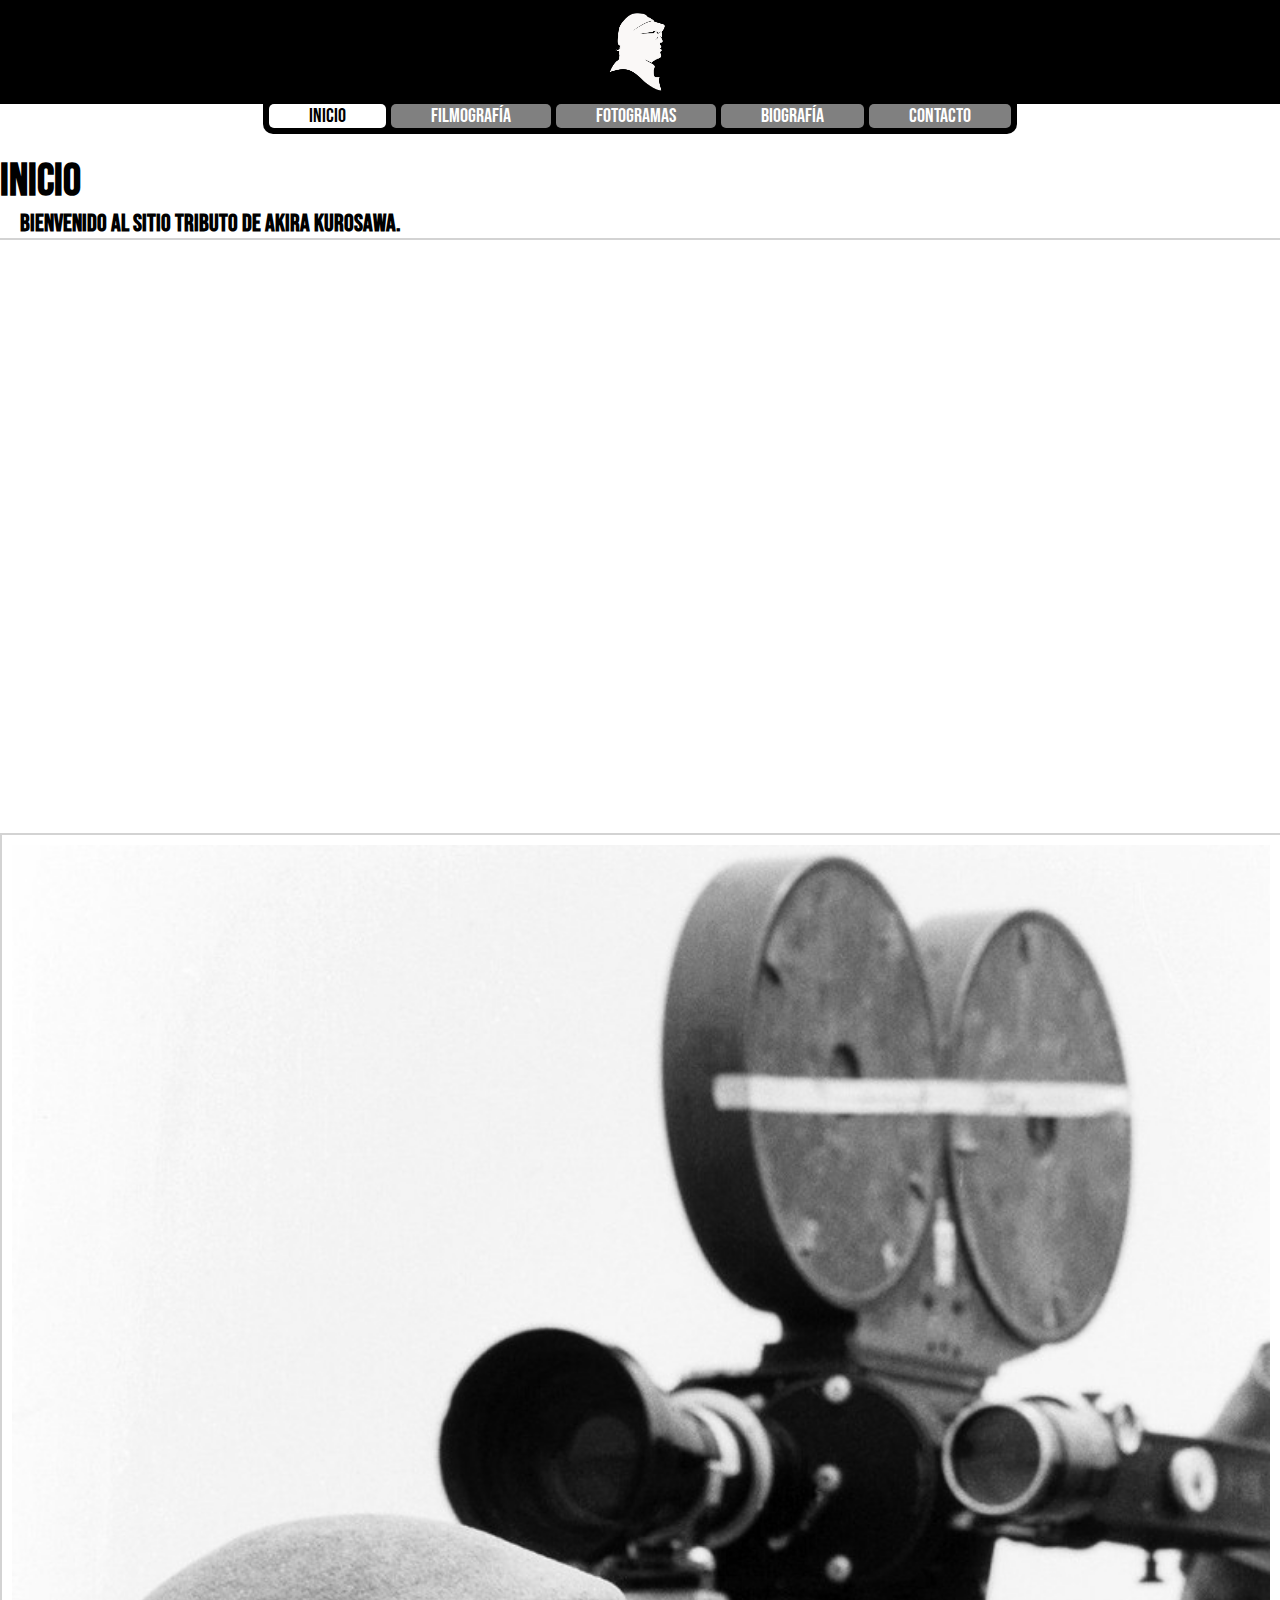
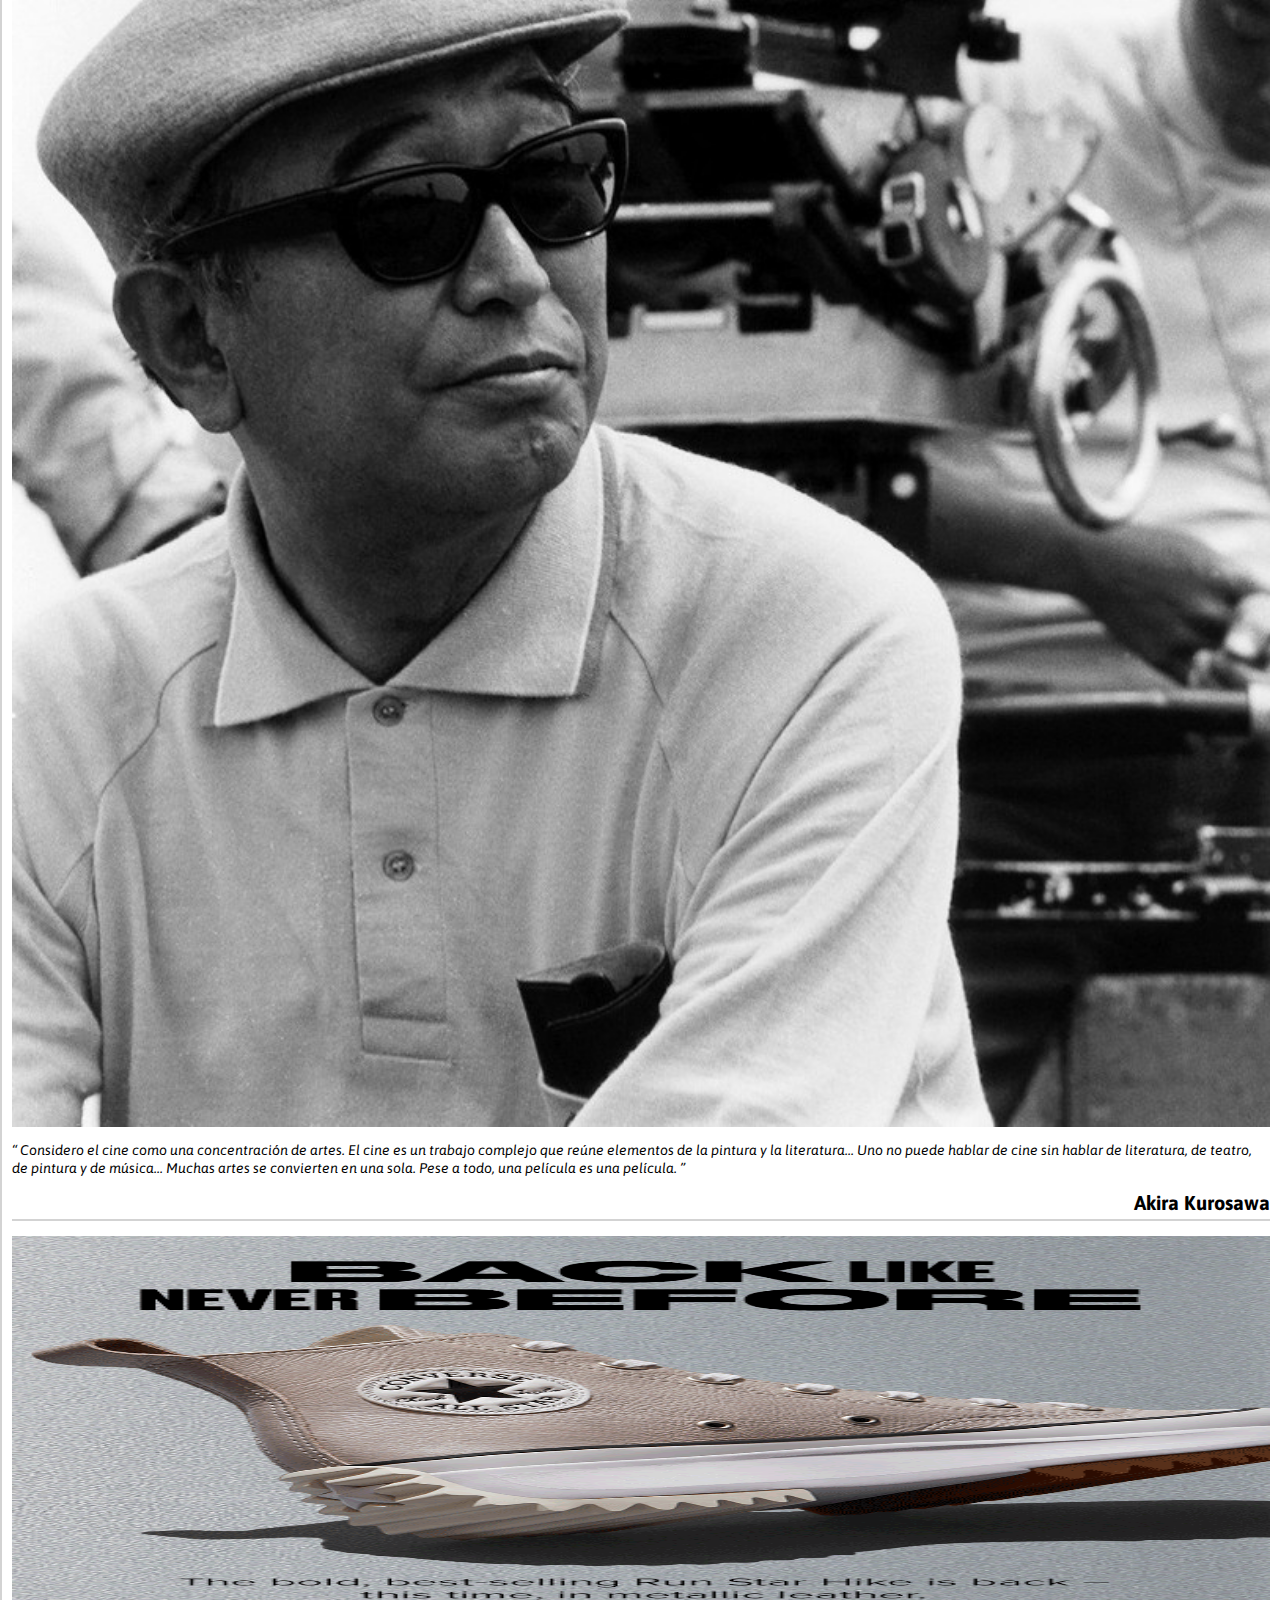
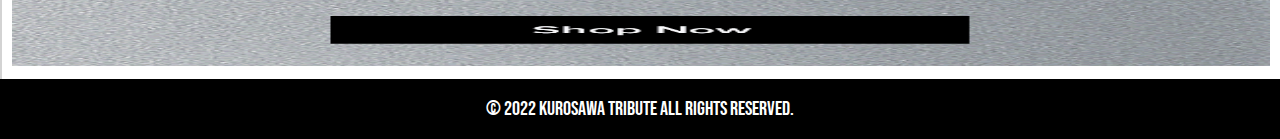
==== index.html @ f90c8e63 "Se agrega bootstrap para responsive. Se ajuste Contacto y Filmografia." ====
<!DOCTYPE html>
<html lang="es">

<head>
    <meta charset="UTF-8">
    <meta http-equiv="X-UA-Compatible" content="IE=edge">
    <meta name="viewport" content="width=device-width, initial-scale=1.0">
    <!-- Bootstrap v5 -->
    <link href="https://cdn.jsdelivr.net/npm/bootstrap@5.1.3/dist/css/bootstrap.min.css" rel="stylesheet"
        integrity="sha384-1BmE4kWBq78iYhFldvKuhfTAU6auU8tT94WrHftjDbrCEXSU1oBoqyl2QvZ6jIW3" crossorigin="anonymous">
    <script src="https://cdn.jsdelivr.net/npm/@popperjs/core@2.10.2/dist/umd/popper.min.js"
        integrity="sha384-7+zCNj/IqJ95wo16oMtfsKbZ9ccEh31eOz1HGyDuCQ6wgnyJNSYdrPa03rtR1zdB"
        crossorigin="anonymous"></script>
    <script src="https://cdn.jsdelivr.net/npm/bootstrap@5.1.3/dist/js/bootstrap.min.js"
        integrity="sha384-QJHtvGhmr9XOIpI6YVutG+2QOK9T+ZnN4kzFN1RtK3zEFEIsxhlmWl5/YESvpZ13"
        crossorigin="anonymous"></script>
    <link rel="stylesheet" href="css/styles.css">
    <link rel="icon" type="image/png" href="images/akiraLogo.png">
    <title>Kurosawa Tribute | Inicio</title>
</head>

<body class="container-fluid">
    <header class="row sticky-top" >
        <!-- logo del sitio -->
        <div class="logoHeader">
            <a href="index.html">
                <img src="images/akiraLogo.png" alt="logo" class="akiraLogo">
            </a>
        </div>
        <!-- menu del sitio -->
        <nav class="menu">
            <ul>
                <!-- se marca elemento seleccionado -->
                <li id="elementoSelect"><a href="index.html">Inicio</a></li>
                <li><a href="pages/filmografia.html">Filmografía</a></li>
                <li><a href="pages/fotogramas.html">Fotogramas</a></li>
                <li><a href="pages/biografia.html">Biografía</a></li>
                <li><a href="pages/contacto.html">Contacto</a></li>
            </ul>
        </nav>
        <!-- menu para mobile -->
        <nav class="menuMobile">
            <ul tabindex="1">
                Inicio
                <!-- separador para menu mobile -->
                <li id="separadorMenuMobile"></li>
                <li><a href="pages/filmografia.html">Filmografía</a></li>
                <li><a href="pages/fotogramas.html">Fotogramas</a></li>
                <li><a href="pages/biografia.html">Biografía</a></li>
                <li><a href="pages/contacto.html">Contacto</a></li>
                </li>
            </ul>
        </nav>
    </header>
    <div class="row">
        <main class="col-lg-10 col-md-10 col-sm-12">
            <!-- encabezado de section -->
            <section class="sectionPrincipal">
                <h1 class="tituloSection">Inicio</h1>
                <h2 class="subtituloSection">Bienvenido al sitio tributo de Akira Kurosawa.</h2>
                <article>
                    <!-- video de index -->
                    <iframe src="https://www.youtube.com/embed/H9oXjvl9tBc" title="YouTube video player" frameborder="0"
                        allow="accelerometer; autoplay; clipboard-write; encrypted-media; gyroscope; picture-in-picture"
                        allowfullscreen class="videoPrincipal">
                    </iframe>
                </article>
            </section>
        </main>
        <aside class="col-lg-2 col-md-2 col-sm-0">
            <div class="frase">
                <img src="images/akira_aside_02.jpg" alt="akira_aside_02">
                <q>
                    Considero el cine como una concentración de artes. El cine es un trabajo complejo que reúne elementos de
                    la pintura y la literatura... Uno no puede hablar de cine sin hablar de literatura, de teatro, de
                    pintura y de música... Muchas artes se convierten en una sola. Pese a todo, una película es una
                    película.
                </q>
                <h1>Akira Kurosawa</h1>
            </div>
            <div class="separador">
            </div>
            <div class="publicidad">
                <img src="images/publicidad_01.gif" alt="publicidad">
            </div>
        </aside>
    </div>
    <footer class="row">
        <div class="textFooter">© 2022 Kurosawa Tribute All rights reserved.</div>
    </footer>
</body>

</html>
---- css/styles.css ----
@import url('https://fonts.googleapis.com/css2?family=Asap&family=Bebas+Neue&display=swap');

* {
    margin: 0;
    padding: 0;
}

html,
body {
    height: 100%;
    width: 100%;
    margin: 0;
    display: table;
}

body{
    display: flex;
    flex-direction: column;
}

main {
    grid-area: main;
    animation: transictionIn 0.5s;
    padding-right:  0px !important;
}

a {
    text-decoration: none;
}

header {
    text-align: center;
    grid-area: header;
    padding-bottom: 20px;
    z-index: 1000 !important;
}

footer {
    background-color: black;
    height: 60px;
    display: flex;
    flex-direction: column;
    justify-content: center;
    margin-top: auto !important;

}

form label {
    display: block;
    margin-bottom: 5px;
}

aside {
    padding: 10px;
    display: flex;
    flex-direction: column;
    justify-content: flex-start;
    font-family: 'Asap', sans-serif;
    border-left: 2px solid #D3D3D3;
    border-top: 2px solid #D3D3D3;
    grid-area: aside;
    animation: transictionIn 0.5s;
}

.textFooter {
    font-size: 20px;
    text-decoration: none;
    color: white;
    font-family: 'Bebas Neue', cursive;
    font-size: 20px;
    text-align: center;
}

.akiraLogo {
    width: 90px;
    filter: invert(1);
    margin: 5px 0px;
}

.sectionPrincipal article {
    padding: 60px;
    font-family: 'Asap', sans-serif;
    display: flex;
    flex-direction: column;
    justify-items: center;
    gap: 15px;
}

.tituloSection {
    font-family: 'Bebas Neue', cursive;
    font-size: 45px;
}

.subtituloSection {
    font-family: 'Bebas Neue', cursive;
    padding-left: 20px;
    border-bottom: 2px solid #D3D3D3;
}

.menu {
    display: flex;
    flex-direction: row;
    justify-content: center;
    background-color: transparent;
}

.menu ul {
    background-color: black;
    padding: 0px;
    border-left: 6px solid black;
    border-right: 6px solid black;
    border-bottom: 6px solid black;
    border-radius: 0px 0px 10px 10px ;
    display: flex;
    flex-direction: row;
    justify-content: center;
    width: min-content;
    list-style-type: none;
    gap: 5px;
}

.menu ul li {
    background-color: grey;
    border-radius: 5px 5px 5px 5px ;
}

.menu ul li a {
    padding: 0px 40px;
    text-decoration: none;
    color: white;
    font-family: 'Bebas Neue', cursive;
    font-size: 20px;
}

.menu ul li a:hover {
    color: black;
}

.menu ul li:hover {
    background-color: white;
}

.menuMobile {
    display: flex;
    flex-direction: row;
    justify-content: center;
}

.menuMobile ul {
    border-left: 6px solid black;
    border-right: 6px solid black;
    border-bottom: 6px solid black;
    border-radius: 0px 0px 10px 10px;
    position: absolute;
    color: white;
    font-family: 'Bebas Neue', cursive;
    font-size: 20px;
    padding: 5px 15px;
    background-color: gray;
    display: none;
    width: 120px;
}

.menuMobile ul li {
    margin-top: 15px;
}

.menuMobile ul li a {
    text-decoration: none;
    color: white;
    font-family: 'Bebas Neue', cursive;
    font-size: 20px;
    width: 100%;
    display: block;
}

.biografia {
    font-family: 'Asap', sans-serif;
}

.biografia p {
    margin-bottom: 20px;
    text-align: justify;
}

.buttonForm {
    margin-top: 15px;
    display: block;
}

.imgFrame {
    width: 55%;
    display: block;
    margin-bottom: 10px;
    margin-left: auto;
    margin-right: auto;
    border: 2px solid gray;
}

.logoHeader {
    background-color: black;
}

.frase img {
    width: 100%;
    margin-bottom: 10px;
}

.frase q {
    font-size: 14px;
    font-family: 'Asap', sans-serif;
    font-style: italic;
    text-align: justify;
}

.frase h1 {
    margin-top: 15px;
    text-align: right;
    font-size: 20px;
}

.separador {
    border-bottom: 2px solid #D3D3D3;
    margin: 5px 0px 15px 0px;
}

.publicidad img {
    width: 100%;
    height: 430px;
}

.videoPrincipal {
    display: block;
    margin-left: auto;
    margin-right: auto;
    width: 100%;
    height: 472.5px;
}

/* FUENTE DE NUEVA GALERIA: https://codepen.io/aledebarba/pen/zYGeEVM */
.gFotogramas{
    display: flex;
    flex-wrap: wrap;
    justify-content: center;
    width: 100%;
    margin: 0px auto;
}

.gFotogramas-item {
    width: 45%;
    margin: 5px;
    overflow: hidden;
    border-radius: 5px;
}

.gFotogramas-item-min img {
    width: 100%;
    border-radius: 15px;
    cursor: pointer;
    transition: all 0.3s ease;
}

.gFotogramas-item-min:hover img {
    width: 100%;
    cursor: pointer;
    transform: scale(1.2);
}

.gFotogramas-item-min:focus+.gFotogramas-item-max {
    display: block;
}

.gFotogramas-item-max {
    display: none;
    position: fixed;
    top: 0;
    left: 0;
    background-color: rgba(5, 10, 15, 0.8);
    overflow: hidden;
    height: 100vh;
    width: 100vw;
    z-index: 1000;
}

.gFotogramas-item-max img {
    max-width: 90vw;
    position: absolute;
    box-shadow: 0px 0px 800px 40px rgba(0, 0, 0, 0.9);
    left: 50%;
    top: 50%;
    transform: translate(-50%, -50%);
}

.btn{
    margin-top: 20px;
}

#elementoSelect {
    background-color: white;
}

#elementoSelect a {
    color: black;
}

#separadorMenuMobile {
    border-bottom: 2px solid #D3D3D3;
}

/* Se agrega animacion en main y aside para suavizar carga de paginas*/
@keyframes transictionIn {
    from {
        opacity: 0;
        transform: translateY(-10px);
    }

    to {
        opacity: 1;
        transform: translateY(0);
    }
}

/* 
- Se ajuste video y header reduciendo el tamaño del logo.
- Se ajusta el menu del sitio para version table.
- Se quita publicidad.
*/
@media screen and (max-width: 769px) {

    .videoPrincipal {
        height: 262.5px;
    }

    #elementoSelect {
        border-radius: 3px 3px 3px 3px;
    }

    .akiraLogo {
        width: 80px;
    }

    .publicidad {
        display: none;
    }

    .separador {
        display: none;
    }

    .menu {
        background-color: black;
        padding: 0px;
    }

    .menu ul {
        width: 100%;
        justify-content: space-evenly;
        margin-bottom: 0px;
    }

}

/* 
- Se cambia el menu por una version mobile.
- Se quita el aside de frases y publicidad.
- Ajustes para visualizar mejor textos, imagenes y videos.
*/
@media screen and (max-width: 426px) {

    aside {
        display: none;
    }

    .menu {
        display: none;
    }

    .menuMobile ul {
        display: inline-block;
    }

    .menuMobile ul li {
        display: none;
    }

    .menuMobile ul:hover>li {
        display: block;
    }

    .videoPrincipal {
        width: 100%;
        height: 157.5px;
    }

    .subtituloSection {
        border-bottom: 0px;
    }

    .sectionPrincipal{
        margin-top: 60px;
    }

    .sectionPrincipal article {
        padding: 30px;
    }
}
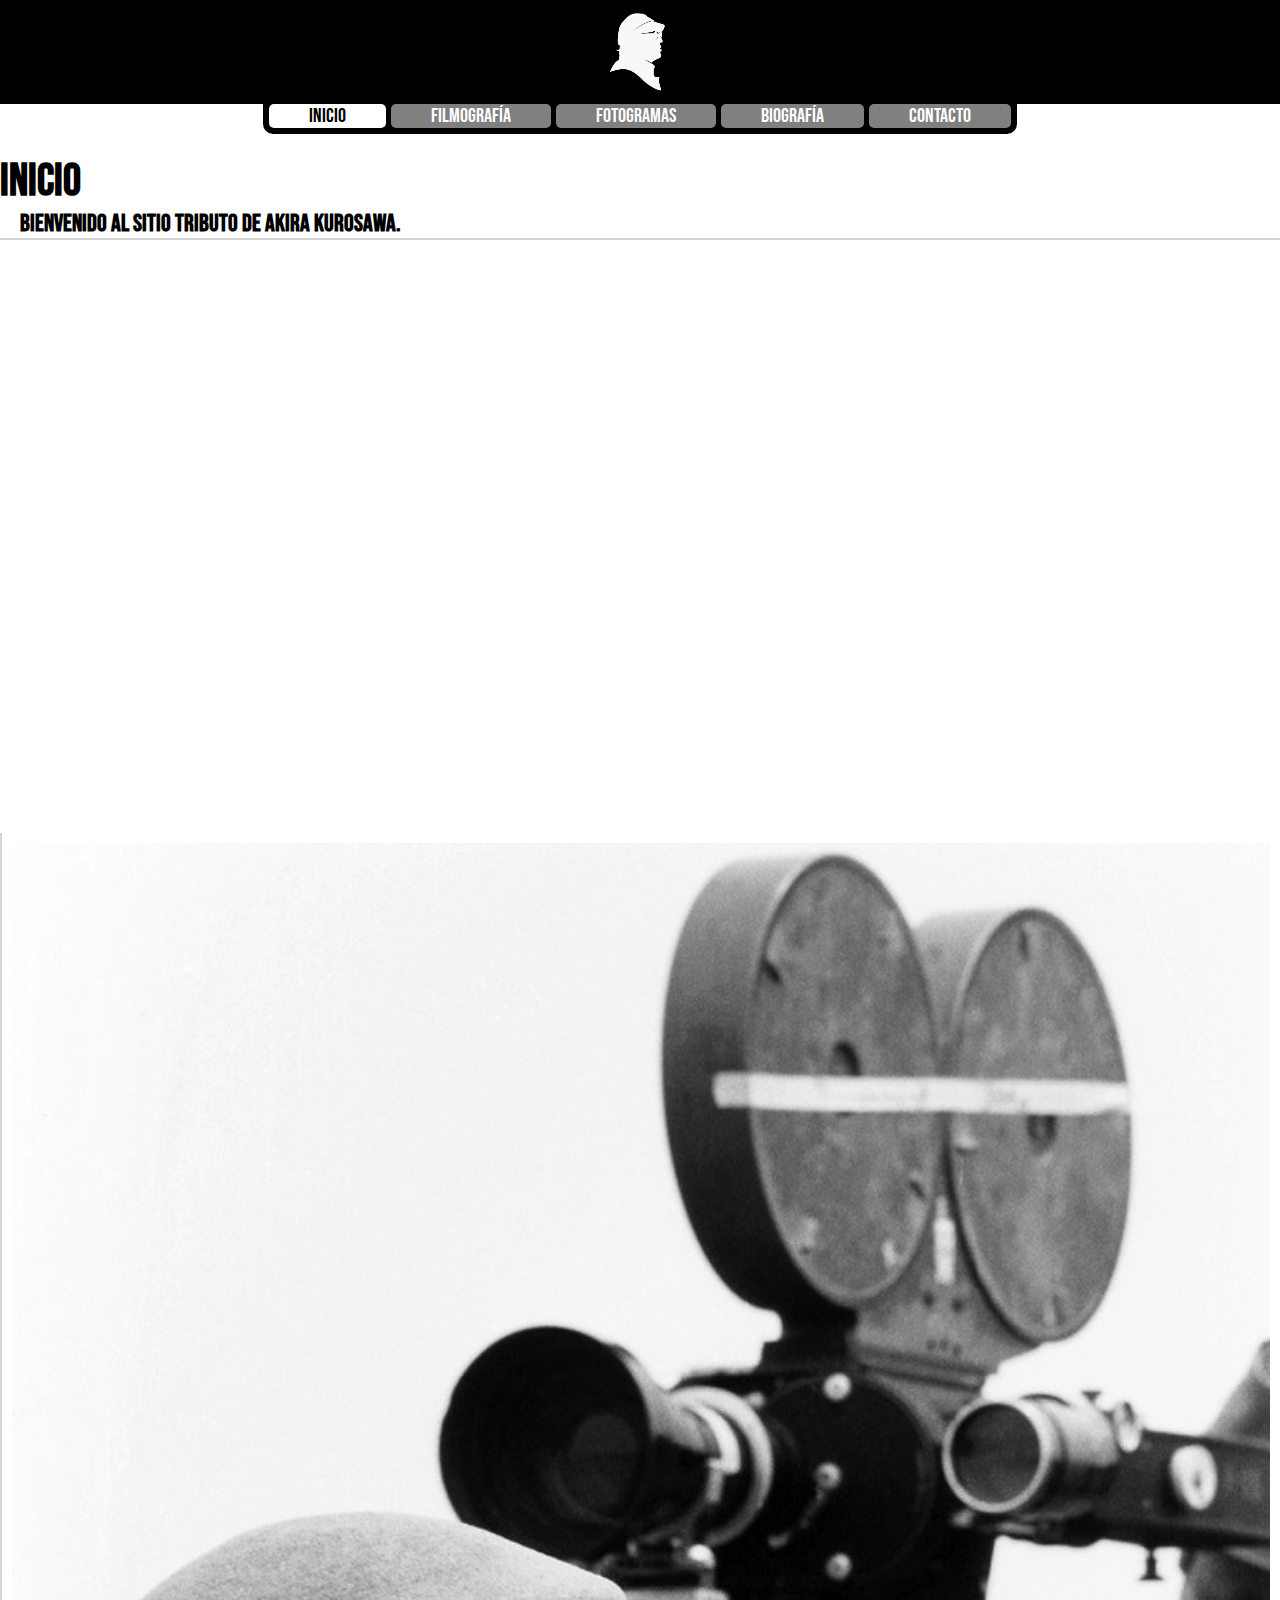
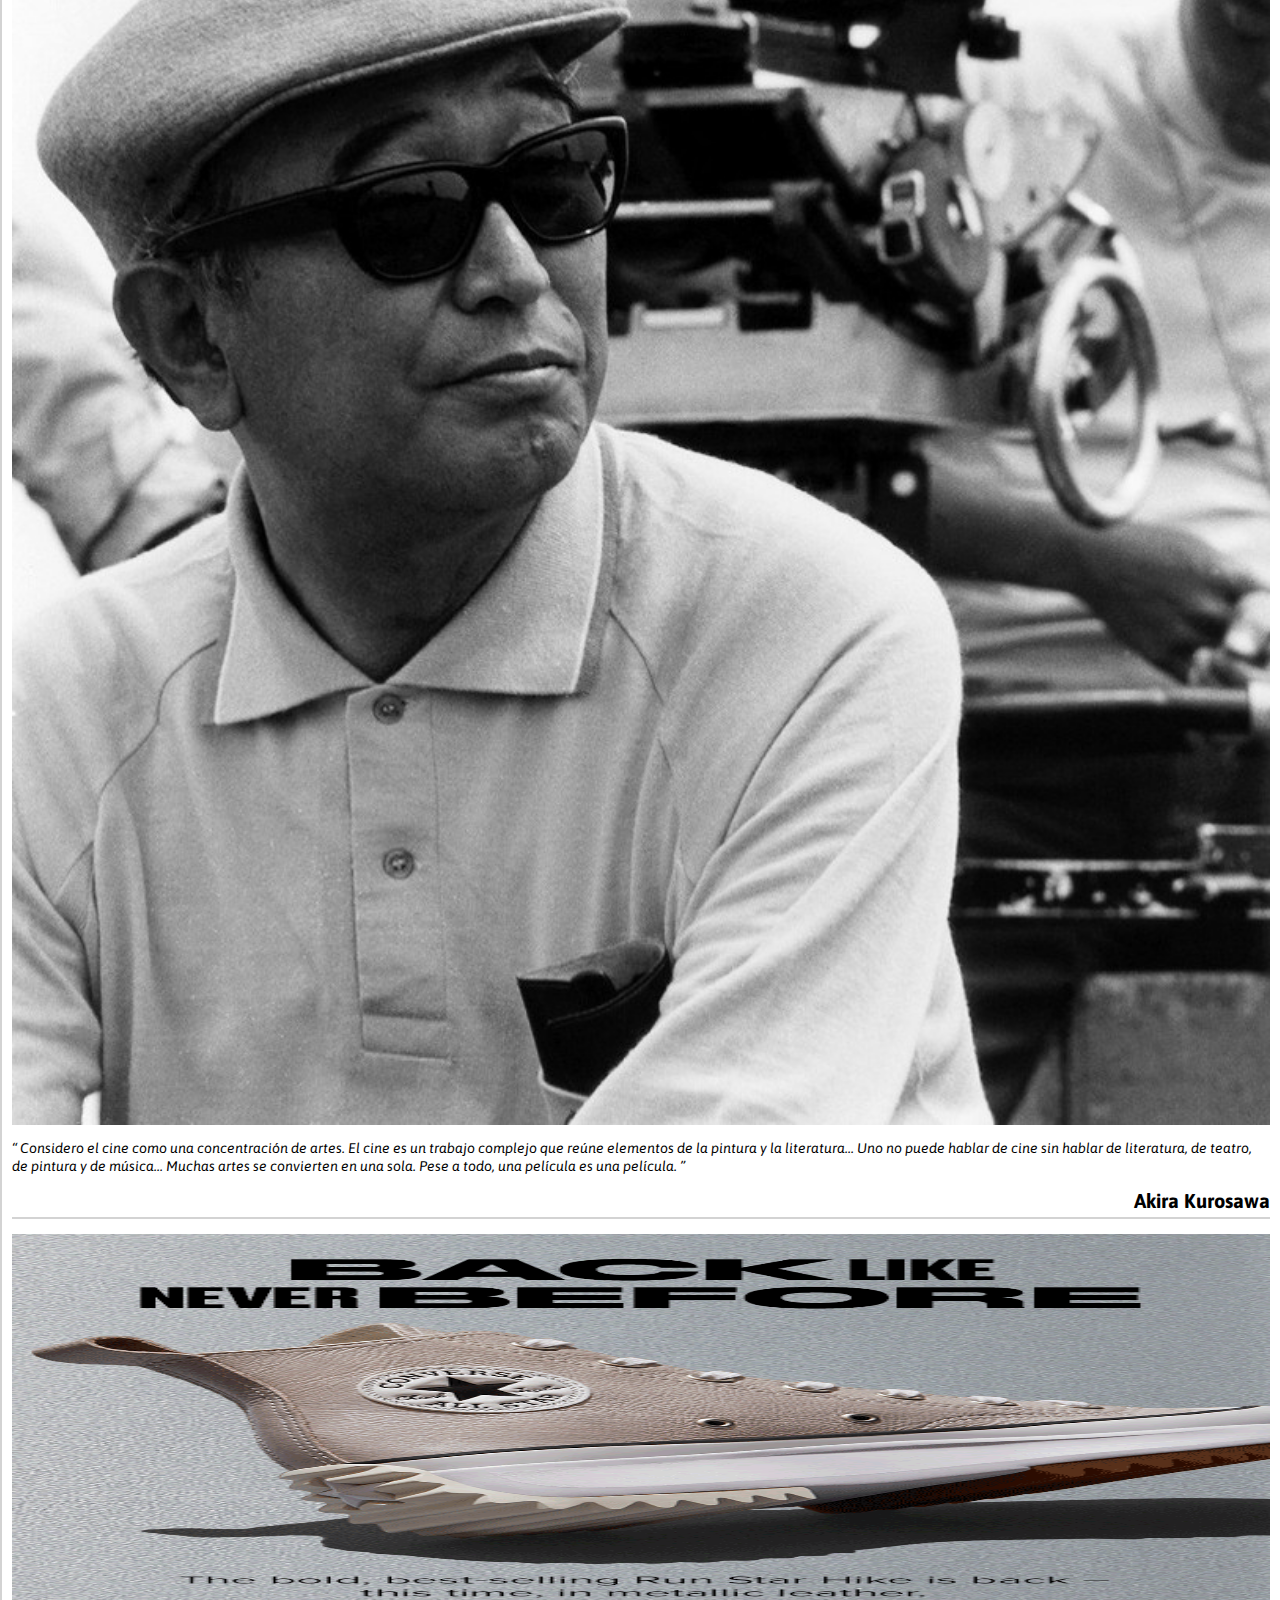
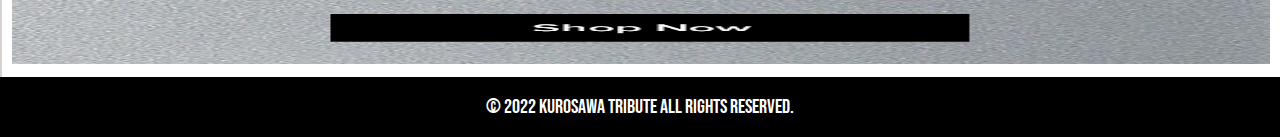
==== commit af864313: "Se corrigen formatos de archivos" ====
--- a/index.html
+++ b/index.html
@@ -20,7 +20,7 @@
 </head>
 
 <body class="container-fluid">
-    <header class="row sticky-top" >
+    <header class="row sticky-top">
         <!-- logo del sitio -->
         <div class="logoHeader">
             <a href="index.html">
@@ -71,7 +71,8 @@
             <div class="frase">
                 <img src="images/akira_aside_02.jpg" alt="akira_aside_02">
                 <q>
-                    Considero el cine como una concentración de artes. El cine es un trabajo complejo que reúne elementos de
+                    Considero el cine como una concentración de artes. El cine es un trabajo complejo que reúne
+                    elementos de
                     la pintura y la literatura... Uno no puede hablar de cine sin hablar de literatura, de teatro, de
                     pintura y de música... Muchas artes se convierten en una sola. Pese a todo, una película es una
                     película.
--- a/css/styles.css
+++ b/css/styles.css
@@ -1,406 +1,359 @@
-@import url('https://fonts.googleapis.com/css2?family=Asap&family=Bebas+Neue&display=swap');
-
+@import url("https://fonts.googleapis.com/css2?family=Asap&family=Bebas+Neue&display=swap");
 * {
-    margin: 0;
-    padding: 0;
+  margin: 0;
+  padding: 0;
 }
 
 html,
 body {
-    height: 100%;
-    width: 100%;
-    margin: 0;
-    display: table;
-}
-
-body{
-    display: flex;
-    flex-direction: column;
+  height: 100%;
+  width: 100%;
+  margin: 0;
+  display: table;
+}
+
+body {
+  display: flex;
+  flex-direction: column;
 }
 
 main {
-    grid-area: main;
-    animation: transictionIn 0.5s;
-    padding-right:  0px !important;
+  animation: transictionIn 0.5s;
+  padding-right: 0px !important;
 }
 
 a {
-    text-decoration: none;
+  text-decoration: none;
 }
 
 header {
-    text-align: center;
-    grid-area: header;
-    padding-bottom: 20px;
-    z-index: 1000 !important;
+  text-align: center;
+  padding-bottom: 20px;
+  z-index: 1000 !important;
 }
 
 footer {
-    background-color: black;
-    height: 60px;
-    display: flex;
-    flex-direction: column;
-    justify-content: center;
-    margin-top: auto !important;
-
+  background-color: black;
+  height: 60px;
+  display: flex;
+  flex-direction: column;
+  justify-content: center;
+  margin-top: auto !important;
 }
 
 form label {
-    display: block;
-    margin-bottom: 5px;
+  display: block;
+  margin-bottom: 5px;
 }
 
 aside {
-    padding: 10px;
-    display: flex;
-    flex-direction: column;
-    justify-content: flex-start;
-    font-family: 'Asap', sans-serif;
-    border-left: 2px solid #D3D3D3;
-    border-top: 2px solid #D3D3D3;
-    grid-area: aside;
-    animation: transictionIn 0.5s;
+  padding: 10px;
+  display: flex;
+  flex-direction: column;
+  justify-content: flex-start;
+  font-family: "Asap", sans-serif;
+  border-left: 2px solid #D3D3D3;
+  border-top: 2px solidd #D3D3D3;
+  animation: transictionIn 0.5s;
 }
 
 .textFooter {
-    font-size: 20px;
-    text-decoration: none;
-    color: white;
-    font-family: 'Bebas Neue', cursive;
-    font-size: 20px;
-    text-align: center;
+  font-size: 20px;
+  text-decoration: none;
+  color: white;
+  font-family: "Bebas Neue", cursive;
+  font-size: 20px;
+  text-align: center;
 }
 
 .akiraLogo {
-    width: 90px;
-    filter: invert(1);
-    margin: 5px 0px;
+  width: 90px;
+  filter: invert(1);
+  margin: 5px 0px;
 }
 
 .sectionPrincipal article {
-    padding: 60px;
-    font-family: 'Asap', sans-serif;
-    display: flex;
-    flex-direction: column;
-    justify-items: center;
-    gap: 15px;
+  padding: 60px;
+  font-family: "Asap", sans-serif;
+  display: flex;
+  flex-direction: column;
+  justify-items: center;
+  gap: 15px;
 }
 
 .tituloSection {
-    font-family: 'Bebas Neue', cursive;
-    font-size: 45px;
+  font-family: "Bebas Neue", cursive;
+  font-size: 45px;
 }
 
 .subtituloSection {
-    font-family: 'Bebas Neue', cursive;
-    padding-left: 20px;
-    border-bottom: 2px solid #D3D3D3;
+  font-family: "Bebas Neue", cursive;
+  padding-left: 20px;
+  border-bottom: 2px solid #D3D3D3;
 }
 
 .menu {
-    display: flex;
-    flex-direction: row;
-    justify-content: center;
-    background-color: transparent;
-}
-
+  display: flex;
+  flex-direction: row;
+  justify-content: center;
+  background-color: transparent;
+}
 .menu ul {
-    background-color: black;
-    padding: 0px;
-    border-left: 6px solid black;
-    border-right: 6px solid black;
-    border-bottom: 6px solid black;
-    border-radius: 0px 0px 10px 10px ;
-    display: flex;
-    flex-direction: row;
-    justify-content: center;
-    width: min-content;
-    list-style-type: none;
-    gap: 5px;
-}
-
+  background-color: black;
+  padding: 0px;
+  border-left: 6px solid black;
+  border-right: 6px solid black;
+  border-bottom: 6px solid black;
+  border-radius: 0px 0px 10px 10px;
+  display: flex;
+  flex-direction: row;
+  justify-content: center;
+  width: min-content;
+  list-style-type: none;
+  gap: 5px;
+}
 .menu ul li {
-    background-color: grey;
-    border-radius: 5px 5px 5px 5px ;
-}
-
+  background-color: grey;
+  border-radius: 5px 5px 5px 5px;
+}
+.menu ul li:hover {
+  color: black;
+  background-color: white;
+}
 .menu ul li a {
-    padding: 0px 40px;
-    text-decoration: none;
-    color: white;
-    font-family: 'Bebas Neue', cursive;
-    font-size: 20px;
-}
-
+  padding: 0px 40px;
+  text-decoration: none;
+  color: white;
+  font-family: "Bebas Neue", cursive;
+  font-size: 20px;
+}
 .menu ul li a:hover {
-    color: black;
-}
-
-.menu ul li:hover {
-    background-color: white;
+  color: black;
 }
 
 .menuMobile {
-    display: flex;
-    flex-direction: row;
-    justify-content: center;
-}
-
+  display: flex;
+  flex-direction: row;
+  justify-content: center;
+}
 .menuMobile ul {
-    border-left: 6px solid black;
-    border-right: 6px solid black;
-    border-bottom: 6px solid black;
-    border-radius: 0px 0px 10px 10px;
-    position: absolute;
-    color: white;
-    font-family: 'Bebas Neue', cursive;
-    font-size: 20px;
-    padding: 5px 15px;
-    background-color: gray;
-    display: none;
-    width: 120px;
-}
-
+  border-left: 6px solid black;
+  border-right: 6px solid black;
+  border-bottom: 6px solid black;
+  border-radius: 0px 0px 10px 10px;
+  position: absolute;
+  color: white;
+  font-family: "Bebas Neue", cursive;
+  font-size: 20px;
+  padding: 5px 15px;
+  background-color: grey;
+  display: none;
+  width: 120px;
+}
 .menuMobile ul li {
-    margin-top: 15px;
-}
-
+  margin-top: 15px;
+}
 .menuMobile ul li a {
-    text-decoration: none;
-    color: white;
-    font-family: 'Bebas Neue', cursive;
-    font-size: 20px;
-    width: 100%;
-    display: block;
+  text-decoration: none;
+  color: white;
+  font-family: "Bebas Neue", cursive;
+  font-size: 20px;
+  width: 100%;
+  display: block;
 }
 
 .biografia {
-    font-family: 'Asap', sans-serif;
-}
-
+  font-family: "Asap", sans-serif;
+}
 .biografia p {
-    margin-bottom: 20px;
-    text-align: justify;
+  margin-bottom: 20px;
+  text-align: justify;
 }
 
 .buttonForm {
-    margin-top: 15px;
-    display: block;
-}
-
-.imgFrame {
-    width: 55%;
-    display: block;
-    margin-bottom: 10px;
-    margin-left: auto;
-    margin-right: auto;
-    border: 2px solid gray;
+  margin-top: 15px;
+  display: block;
 }
 
 .logoHeader {
-    background-color: black;
+  background-color: black;
 }
 
 .frase img {
-    width: 100%;
-    margin-bottom: 10px;
-}
-
+  width: 100%;
+  margin-bottom: 10px;
+}
 .frase q {
-    font-size: 14px;
-    font-family: 'Asap', sans-serif;
-    font-style: italic;
-    text-align: justify;
-}
-
+  font-size: 14px;
+  font-family: "Asap", sans-serif;
+  font-style: italic;
+  text-align: justify;
+}
 .frase h1 {
-    margin-top: 15px;
-    text-align: right;
-    font-size: 20px;
+  margin-top: 15px;
+  text-align: right;
+  font-size: 20px;
 }
 
 .separador {
-    border-bottom: 2px solid #D3D3D3;
-    margin: 5px 0px 15px 0px;
+  border-bottom: 2px solid #D3D3D3;
+  margin: 5px 0px 15px 0px;
 }
 
 .publicidad img {
-    width: 100%;
-    height: 430px;
+  width: 100%;
+  height: 430px;
 }
 
 .videoPrincipal {
-    display: block;
-    margin-left: auto;
-    margin-right: auto;
-    width: 100%;
-    height: 472.5px;
+  display: block;
+  margin-left: auto;
+  margin-right: auto;
+  width: 100%;
+  height: 472.5px;
 }
 
 /* FUENTE DE NUEVA GALERIA: https://codepen.io/aledebarba/pen/zYGeEVM */
-.gFotogramas{
-    display: flex;
-    flex-wrap: wrap;
-    justify-content: center;
-    width: 100%;
-    margin: 0px auto;
+.gFotogramas {
+  display: flex;
+  flex-wrap: wrap;
+  justify-content: center;
+  width: 100%;
+  margin: 0px auto;
 }
 
 .gFotogramas-item {
-    width: 45%;
-    margin: 5px;
-    overflow: hidden;
-    border-radius: 5px;
+  width: 45%;
+  margin: 5px;
+  overflow: hidden;
+  border-radius: 5px;
 }
 
 .gFotogramas-item-min img {
-    width: 100%;
-    border-radius: 15px;
-    cursor: pointer;
-    transition: all 0.3s ease;
-}
-
-.gFotogramas-item-min:hover img {
-    width: 100%;
-    cursor: pointer;
-    transform: scale(1.2);
-}
-
-.gFotogramas-item-min:focus+.gFotogramas-item-max {
-    display: block;
+  width: 100%;
+  border-radius: 15px;
+  cursor: pointer;
+  transition: all 0.3s ease;
+}
+.gFotogramas-item-min img:hover {
+  width: 100%;
+  cursor: pointer;
+  transform: scale(1.2);
+}
+.gFotogramas-item-min:focus + .gFotogramas-item-max {
+  display: block;
 }
 
 .gFotogramas-item-max {
-    display: none;
-    position: fixed;
-    top: 0;
-    left: 0;
-    background-color: rgba(5, 10, 15, 0.8);
-    overflow: hidden;
-    height: 100vh;
-    width: 100vw;
-    z-index: 1000;
-}
-
+  display: none;
+  position: fixed;
+  top: 0;
+  left: 0;
+  background-color: black;
+  overflow: hidden;
+  height: 100vh;
+  width: 100vw;
+  z-index: 1000;
+}
 .gFotogramas-item-max img {
-    max-width: 90vw;
-    position: absolute;
-    box-shadow: 0px 0px 800px 40px rgba(0, 0, 0, 0.9);
-    left: 50%;
-    top: 50%;
-    transform: translate(-50%, -50%);
-}
-
-.btn{
-    margin-top: 20px;
+  max-width: 90vw;
+  position: absolute;
+  box-shadow: 0px 0px 800px 40px black;
+  left: 50%;
+  top: 50%;
+  transform: translate(-50%, -50%);
+}
+
+.btn {
+  margin-top: 20px;
 }
 
 #elementoSelect {
-    background-color: white;
-}
-
+  background-color: white;
+}
 #elementoSelect a {
-    color: black;
+  color: black;
 }
 
 #separadorMenuMobile {
-    border-bottom: 2px solid #D3D3D3;
+  border-bottom: 2px solid #D3D3D3;
 }
 
 /* Se agrega animacion en main y aside para suavizar carga de paginas*/
 @keyframes transictionIn {
-    from {
-        opacity: 0;
-        transform: translateY(-10px);
-    }
-
-    to {
-        opacity: 1;
-        transform: translateY(0);
-    }
-}
-
-/* 
-- Se ajuste video y header reduciendo el tamaño del logo.
-- Se ajusta el menu del sitio para version table.
-- Se quita publicidad.
-*/
-@media screen and (max-width: 769px) {
-
-    .videoPrincipal {
-        height: 262.5px;
-    }
-
-    #elementoSelect {
-        border-radius: 3px 3px 3px 3px;
-    }
-
-    .akiraLogo {
-        width: 80px;
-    }
-
-    .publicidad {
-        display: none;
-    }
-
-    .separador {
-        display: none;
-    }
-
-    .menu {
-        background-color: black;
-        padding: 0px;
-    }
-
-    .menu ul {
-        width: 100%;
-        justify-content: space-evenly;
-        margin-bottom: 0px;
-    }
-
-}
-
-/* 
-- Se cambia el menu por una version mobile.
-- Se quita el aside de frases y publicidad.
-- Ajustes para visualizar mejor textos, imagenes y videos.
-*/
-@media screen and (max-width: 426px) {
-
-    aside {
-        display: none;
-    }
-
-    .menu {
-        display: none;
-    }
-
-    .menuMobile ul {
-        display: inline-block;
-    }
-
-    .menuMobile ul li {
-        display: none;
-    }
-
-    .menuMobile ul:hover>li {
-        display: block;
-    }
-
-    .videoPrincipal {
-        width: 100%;
-        height: 157.5px;
-    }
-
-    .subtituloSection {
-        border-bottom: 0px;
-    }
-
-    .sectionPrincipal{
-        margin-top: 60px;
-    }
-
-    .sectionPrincipal article {
-        padding: 30px;
-    }
-}+  from {
+    opacity: 0;
+    transform: translateY(-10px);
+  }
+  to {
+    opacity: 1;
+    transform: translateY(0);
+  }
+}
+@media screen and (min-width: 768px) and (max-width: 1023px) {
+  .videoPrincipal {
+    height: 262.5px;
+  }
+
+  #elementoSelect {
+    border-radius: 3px 3px 3px 3px;
+  }
+
+  .akiraLogo {
+    width: 80px;
+  }
+
+  .publicidad {
+    display: none;
+  }
+
+  .separador {
+    display: none;
+  }
+
+  .menu {
+    padding: 0px;
+  }
+  .menu ul {
+    width: 100%;
+    justify-content: space-evenly;
+    margin-bottom: 0px;
+  }
+}
+@media screen and (max-width: 767px) {
+  aside {
+    display: none;
+  }
+
+  .menu {
+    display: none;
+  }
+
+  .menuMobile ul {
+    display: inline-block;
+  }
+  .menuMobile ul li {
+    display: none;
+  }
+  .menuMobile ul:hover > li {
+    display: block;
+  }
+
+  .videoPrincipal {
+    width: 100%;
+    height: 157.5px;
+  }
+
+  .subtituloSection {
+    border-bottom: 0px;
+  }
+
+  .sectionPrincipal {
+    margin-top: 60px;
+  }
+  .sectionPrincipal article {
+    padding: 30px;
+  }
+}
+
+/*# sourceMappingURL=styles.css.map */
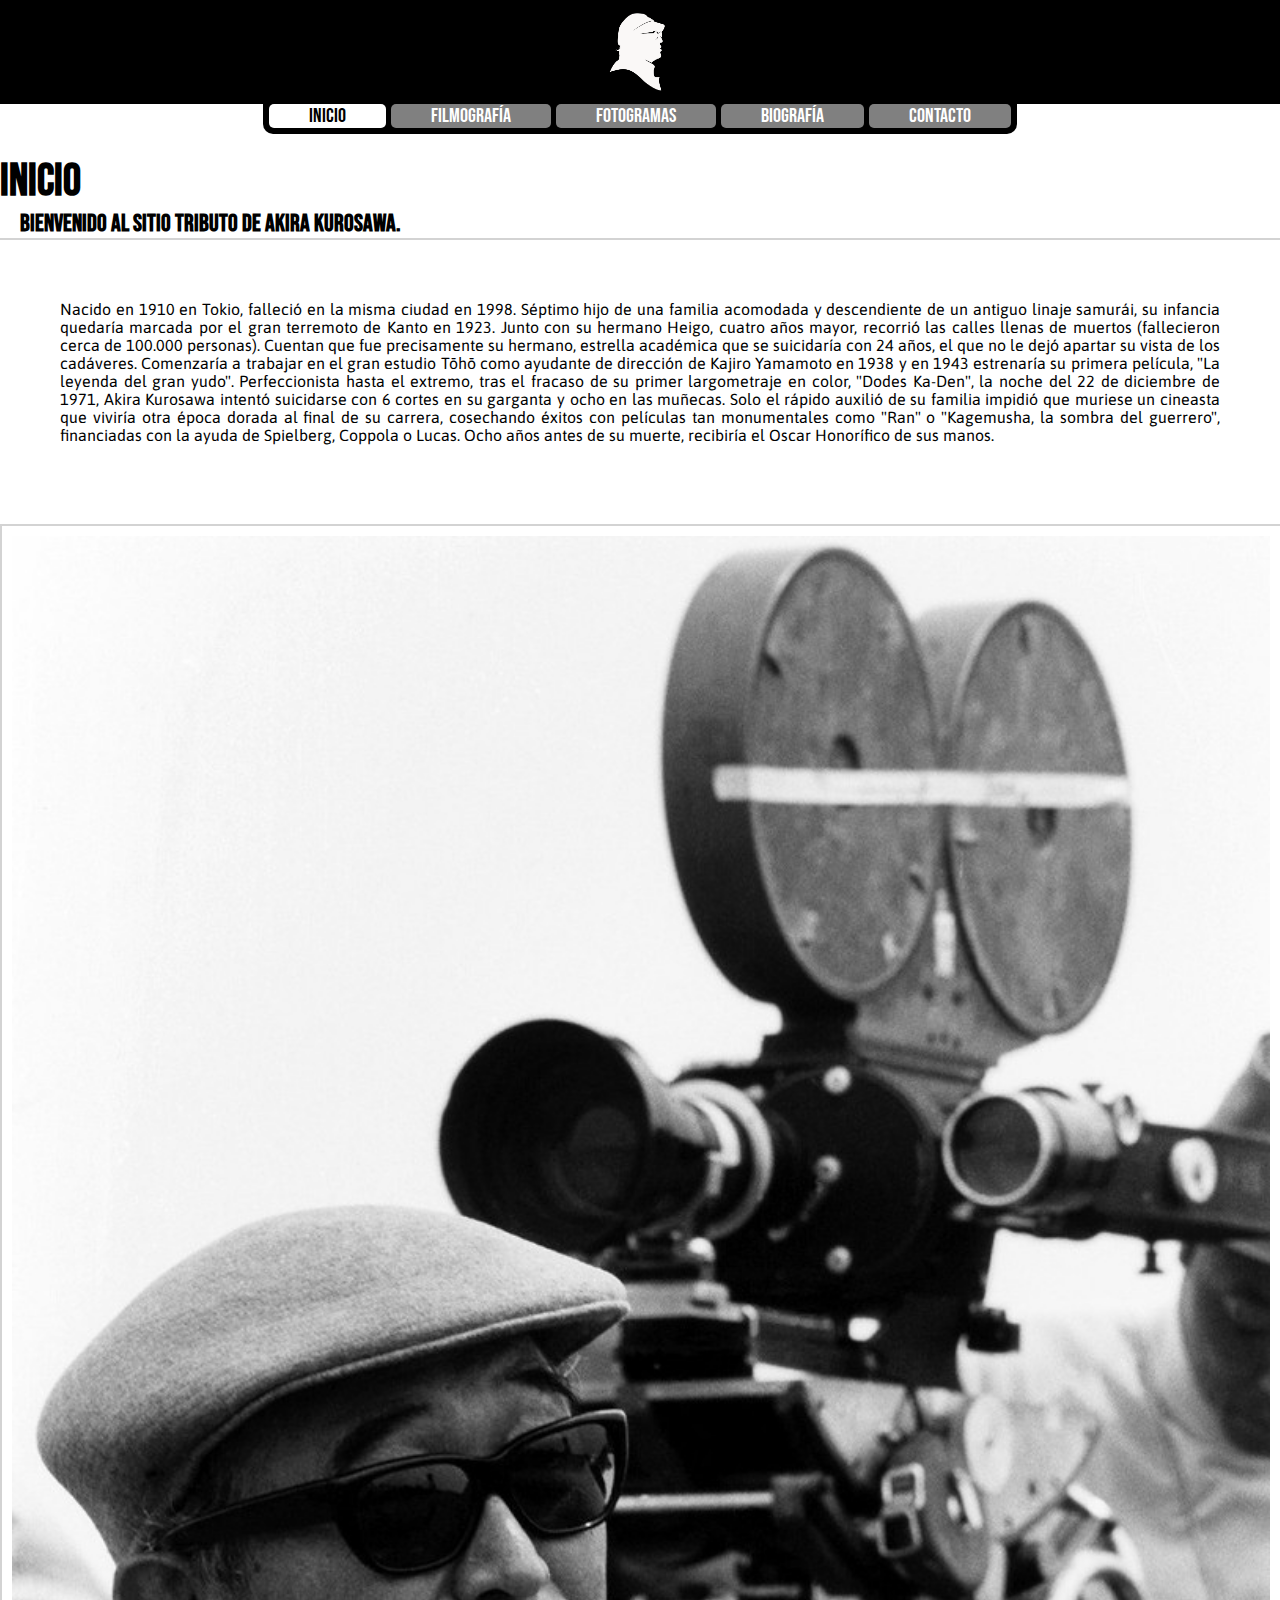
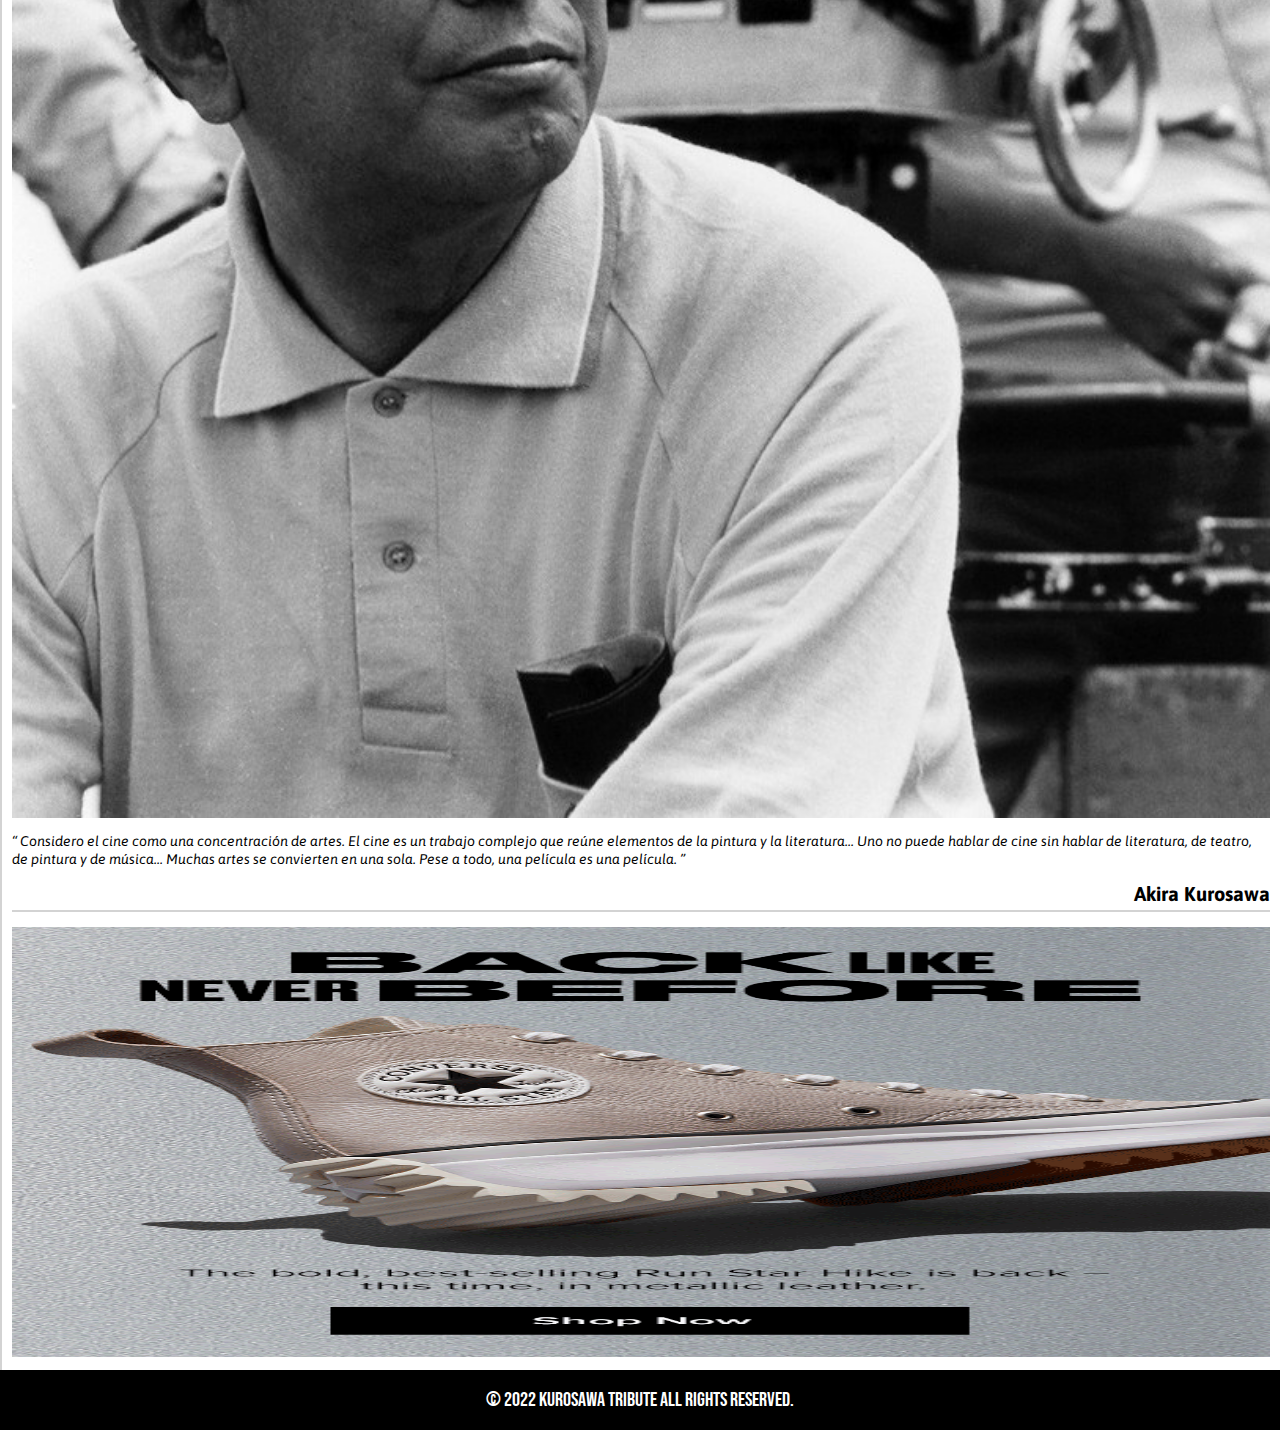
==== commit 5b76a574: "Corrigiendo index" ====
--- a/index.html
+++ b/index.html
@@ -58,12 +58,23 @@
             <section class="sectionPrincipal">
                 <h1 class="tituloSection">Inicio</h1>
                 <h2 class="subtituloSection">Bienvenido al sitio tributo de Akira Kurosawa.</h2>
-                <article>
-                    <!-- video de index -->
-                    <iframe src="https://www.youtube.com/embed/H9oXjvl9tBc" title="YouTube video player" frameborder="0"
-                        allow="accelerometer; autoplay; clipboard-write; encrypted-media; gyroscope; picture-in-picture"
-                        allowfullscreen class="videoPrincipal">
-                    </iframe>
+                <article class="biografia">
+                    <p>
+                        Nacido en 1910 en Tokio, falleció en la misma ciudad en 1998. Séptimo hijo de una familia
+                        acomodada y descendiente de un antiguo linaje samurái, su infancia quedaría marcada por el gran
+                        terremoto de Kanto en 1923. Junto con su hermano Heigo, cuatro años mayor, recorrió las calles
+                        llenas de muertos (fallecieron cerca de 100.000 personas). Cuentan que fue precisamente su
+                        hermano, estrella académica que se suicidaría con 24 años, el que no le dejó apartar su vista de
+                        los cadáveres. Comenzaría a trabajar en el gran estudio Tōhō como ayudante de dirección de
+                        Kajiro Yamamoto en 1938 y en 1943 estrenaría su primera película, "La leyenda del gran yudo".
+                        Perfeccionista hasta el extremo, tras el fracaso de su primer largometraje en color, "Dodes
+                        Ka-Den", la noche del 22 de diciembre de 1971, Akira Kurosawa intentó suicidarse con 6 cortes en
+                        su garganta y ocho en las muñecas. Solo el rápido auxilió de su familia impidió que muriese un
+                        cineasta que viviría otra época dorada al final de su carrera, cosechando éxitos con películas
+                        tan monumentales como "Ran" o "Kagemusha, la sombra del guerrero", financiadas con la ayuda de
+                        Spielberg, Coppola o Lucas. Ocho años antes de su muerte, recibiría el Oscar Honorífico de sus
+                        manos.
+                    </p>
                 </article>
             </section>
         </main>
--- a/css/styles.css
+++ b/css/styles.css
@@ -1,51 +1,4 @@
 @import url("https://fonts.googleapis.com/css2?family=Asap&family=Bebas+Neue&display=swap");
-* {
-  margin: 0;
-  padding: 0;
-}
-
-html,
-body {
-  height: 100%;
-  width: 100%;
-  margin: 0;
-  display: table;
-}
-
-body {
-  display: flex;
-  flex-direction: column;
-}
-
-main {
-  animation: transictionIn 0.5s;
-  padding-right: 0px !important;
-}
-
-a {
-  text-decoration: none;
-}
-
-header {
-  text-align: center;
-  padding-bottom: 20px;
-  z-index: 1000 !important;
-}
-
-footer {
-  background-color: black;
-  height: 60px;
-  display: flex;
-  flex-direction: column;
-  justify-content: center;
-  margin-top: auto !important;
-}
-
-form label {
-  display: block;
-  margin-bottom: 5px;
-}
-
 aside {
   padding: 10px;
   display: flex;
@@ -53,130 +6,8 @@
   justify-content: flex-start;
   font-family: "Asap", sans-serif;
   border-left: 2px solid #D3D3D3;
-  border-top: 2px solidd #D3D3D3;
+  border-top: 2px solid #D3D3D3;
   animation: transictionIn 0.5s;
-}
-
-.textFooter {
-  font-size: 20px;
-  text-decoration: none;
-  color: white;
-  font-family: "Bebas Neue", cursive;
-  font-size: 20px;
-  text-align: center;
-}
-
-.akiraLogo {
-  width: 90px;
-  filter: invert(1);
-  margin: 5px 0px;
-}
-
-.sectionPrincipal article {
-  padding: 60px;
-  font-family: "Asap", sans-serif;
-  display: flex;
-  flex-direction: column;
-  justify-items: center;
-  gap: 15px;
-}
-
-.tituloSection {
-  font-family: "Bebas Neue", cursive;
-  font-size: 45px;
-}
-
-.subtituloSection {
-  font-family: "Bebas Neue", cursive;
-  padding-left: 20px;
-  border-bottom: 2px solid #D3D3D3;
-}
-
-.menu {
-  display: flex;
-  flex-direction: row;
-  justify-content: center;
-  background-color: transparent;
-}
-.menu ul {
-  background-color: black;
-  padding: 0px;
-  border-left: 6px solid black;
-  border-right: 6px solid black;
-  border-bottom: 6px solid black;
-  border-radius: 0px 0px 10px 10px;
-  display: flex;
-  flex-direction: row;
-  justify-content: center;
-  width: min-content;
-  list-style-type: none;
-  gap: 5px;
-}
-.menu ul li {
-  background-color: grey;
-  border-radius: 5px 5px 5px 5px;
-}
-.menu ul li:hover {
-  color: black;
-  background-color: white;
-}
-.menu ul li a {
-  padding: 0px 40px;
-  text-decoration: none;
-  color: white;
-  font-family: "Bebas Neue", cursive;
-  font-size: 20px;
-}
-.menu ul li a:hover {
-  color: black;
-}
-
-.menuMobile {
-  display: flex;
-  flex-direction: row;
-  justify-content: center;
-}
-.menuMobile ul {
-  border-left: 6px solid black;
-  border-right: 6px solid black;
-  border-bottom: 6px solid black;
-  border-radius: 0px 0px 10px 10px;
-  position: absolute;
-  color: white;
-  font-family: "Bebas Neue", cursive;
-  font-size: 20px;
-  padding: 5px 15px;
-  background-color: grey;
-  display: none;
-  width: 120px;
-}
-.menuMobile ul li {
-  margin-top: 15px;
-}
-.menuMobile ul li a {
-  text-decoration: none;
-  color: white;
-  font-family: "Bebas Neue", cursive;
-  font-size: 20px;
-  width: 100%;
-  display: block;
-}
-
-.biografia {
-  font-family: "Asap", sans-serif;
-}
-.biografia p {
-  margin-bottom: 20px;
-  text-align: justify;
-}
-
-.buttonForm {
-  margin-top: 15px;
-  display: block;
-}
-
-.logoHeader {
-  background-color: black;
 }
 
 .frase img {
@@ -205,6 +36,137 @@
   height: 430px;
 }
 
+.borderMenu, .menuMobile ul, .menu ul {
+  border-left: 6px solid black;
+  border-right: 6px solid black;
+  border-bottom: 6px solid black;
+  border-radius: 0px 0px 10px 10px;
+}
+
+.menu {
+  display: flex;
+  flex-direction: row;
+  justify-content: center;
+  background-color: transparent;
+}
+.menu ul {
+  background-color: black;
+  padding: 0px;
+  display: flex;
+  flex-direction: row;
+  justify-content: center;
+  width: min-content;
+  list-style-type: none;
+  gap: 5px;
+}
+.menu ul li {
+  background-color: grey;
+  border-radius: 5px 5px 5px 5px;
+}
+.menu ul li:hover {
+  color: black;
+  background-color: white;
+}
+.menu ul li a {
+  padding: 0px 40px;
+  text-decoration: none;
+  color: white;
+  font-family: "Bebas Neue", cursive;
+  font-size: 20px;
+}
+.menu ul li a:hover {
+  color: black;
+}
+
+.menuMobile {
+  display: flex;
+  flex-direction: row;
+  justify-content: center;
+}
+.menuMobile ul {
+  position: absolute;
+  color: white;
+  font-family: "Bebas Neue", cursive;
+  font-size: 20px;
+  padding: 5px 15px;
+  background-color: grey;
+  display: none;
+  width: 120px;
+}
+.menuMobile ul li {
+  margin-top: 15px;
+}
+.menuMobile ul li a {
+  text-decoration: none;
+  color: white;
+  font-family: "Bebas Neue", cursive;
+  font-size: 20px;
+  width: 100%;
+  display: block;
+}
+
+#elementoSelect {
+  background-color: white;
+}
+#elementoSelect a {
+  color: black;
+}
+
+#separadorMenuMobile {
+  border-bottom: 2px solid #D3D3D3;
+}
+
+* {
+  margin: 0;
+  padding: 0;
+}
+
+html,
+body {
+  height: 100%;
+  width: 100%;
+  margin: 0;
+  display: table;
+}
+
+body {
+  display: flex;
+  flex-direction: column;
+}
+
+main {
+  animation: transictionIn 0.5s;
+  padding-right: 0px !important;
+}
+
+a {
+  text-decoration: none;
+}
+
+.buttonForm {
+  margin-top: 15px;
+  display: block;
+}
+
+.btn {
+  margin-top: 20px;
+}
+
+form label {
+  display: block;
+  margin-bottom: 5px;
+}
+
+@keyframes transictionIn {
+  from {
+    opacity: 0;
+    transform: translateY(-10px);
+  }
+  to {
+    opacity: 1;
+    transform: translateY(0);
+  }
+}
 .videoPrincipal {
   display: block;
   margin-left: auto;
@@ -213,7 +175,6 @@
   height: 472.5px;
 }
 
-/* FUENTE DE NUEVA GALERIA: https://codepen.io/aledebarba/pen/zYGeEVM */
 .gFotogramas {
   display: flex;
   flex-wrap: wrap;
@@ -249,7 +210,7 @@
   position: fixed;
   top: 0;
   left: 0;
-  background-color: black;
+  background-color: rgba(5, 10, 15, 0.8);
   overflow: hidden;
   height: 100vh;
   width: 100vw;
@@ -264,32 +225,72 @@
   transform: translate(-50%, -50%);
 }
 
-.btn {
-  margin-top: 20px;
-}
-
-#elementoSelect {
-  background-color: white;
-}
-#elementoSelect a {
-  color: black;
-}
-
-#separadorMenuMobile {
+.imageIndex {
+  width: 400px;
+}
+
+.sectionPrincipal article {
+  padding: 60px;
+  font-family: "Asap", sans-serif;
+  display: flex;
+  flex-direction: column;
+  justify-items: center;
+  gap: 15px;
+}
+
+.tituloSection {
+  font-family: "Bebas Neue", cursive;
+  font-size: 45px;
+}
+
+.subtituloSection {
+  font-family: "Bebas Neue", cursive;
+  padding-left: 20px;
   border-bottom: 2px solid #D3D3D3;
 }
 
-/* Se agrega animacion en main y aside para suavizar carga de paginas*/
-@keyframes transictionIn {
-  from {
-    opacity: 0;
-    transform: translateY(-10px);
-  }
-  to {
-    opacity: 1;
-    transform: translateY(0);
-  }
-}
+.biografia {
+  font-family: "Asap", sans-serif;
+}
+.biografia p {
+  margin-bottom: 20px;
+  text-align: justify;
+}
+
+footer {
+  background-color: black;
+  height: 60px;
+  display: flex;
+  flex-direction: column;
+  justify-content: center;
+  margin-top: auto !important;
+}
+
+.textFooter {
+  font-size: 20px;
+  text-decoration: none;
+  color: white;
+  font-family: "Bebas Neue", cursive;
+  font-size: 20px;
+  text-align: center;
+}
+
+header {
+  text-align: center;
+  padding-bottom: 20px;
+  z-index: 1000 !important;
+}
+
+.logoHeader {
+  background-color: black;
+}
+
+.akiraLogo {
+  width: 90px;
+  filter: invert(1);
+  margin: 5px 0px;
+}
+
 @media screen and (min-width: 768px) and (max-width: 1023px) {
   .videoPrincipal {
     height: 262.5px;
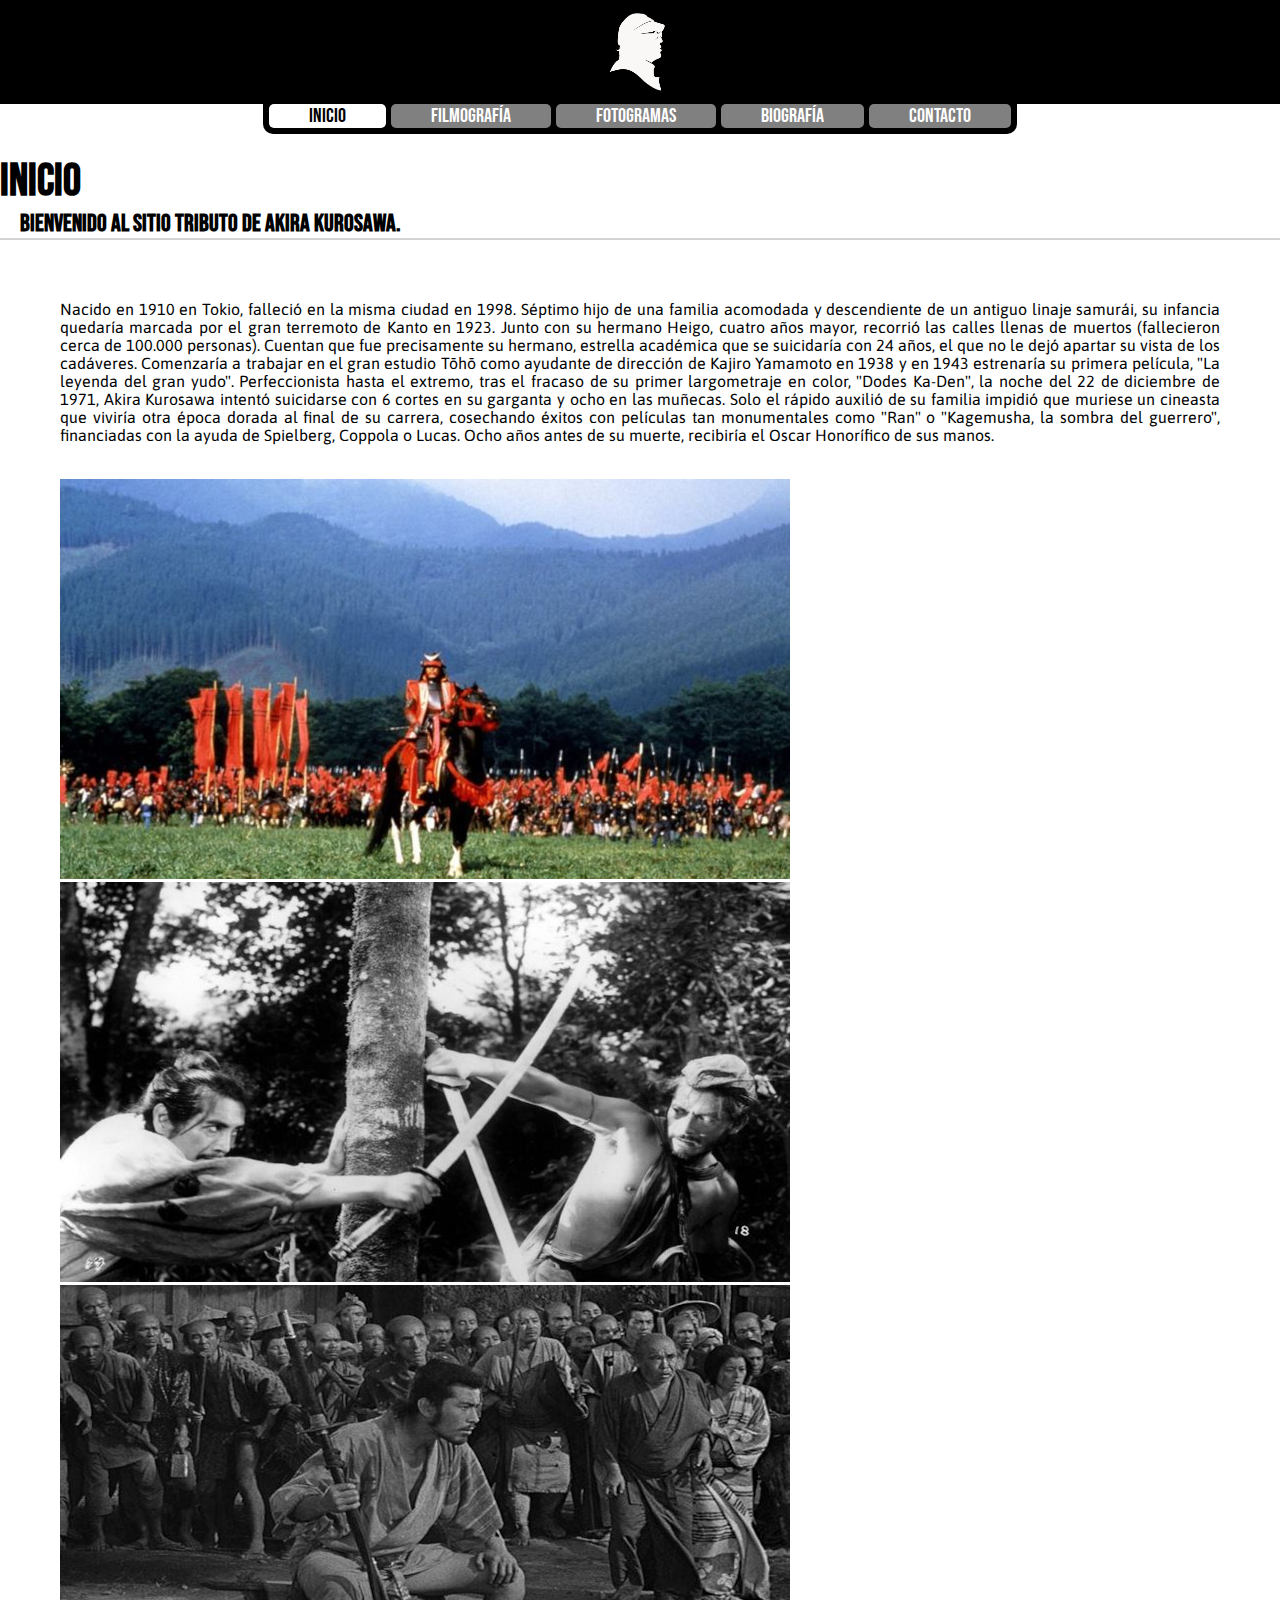
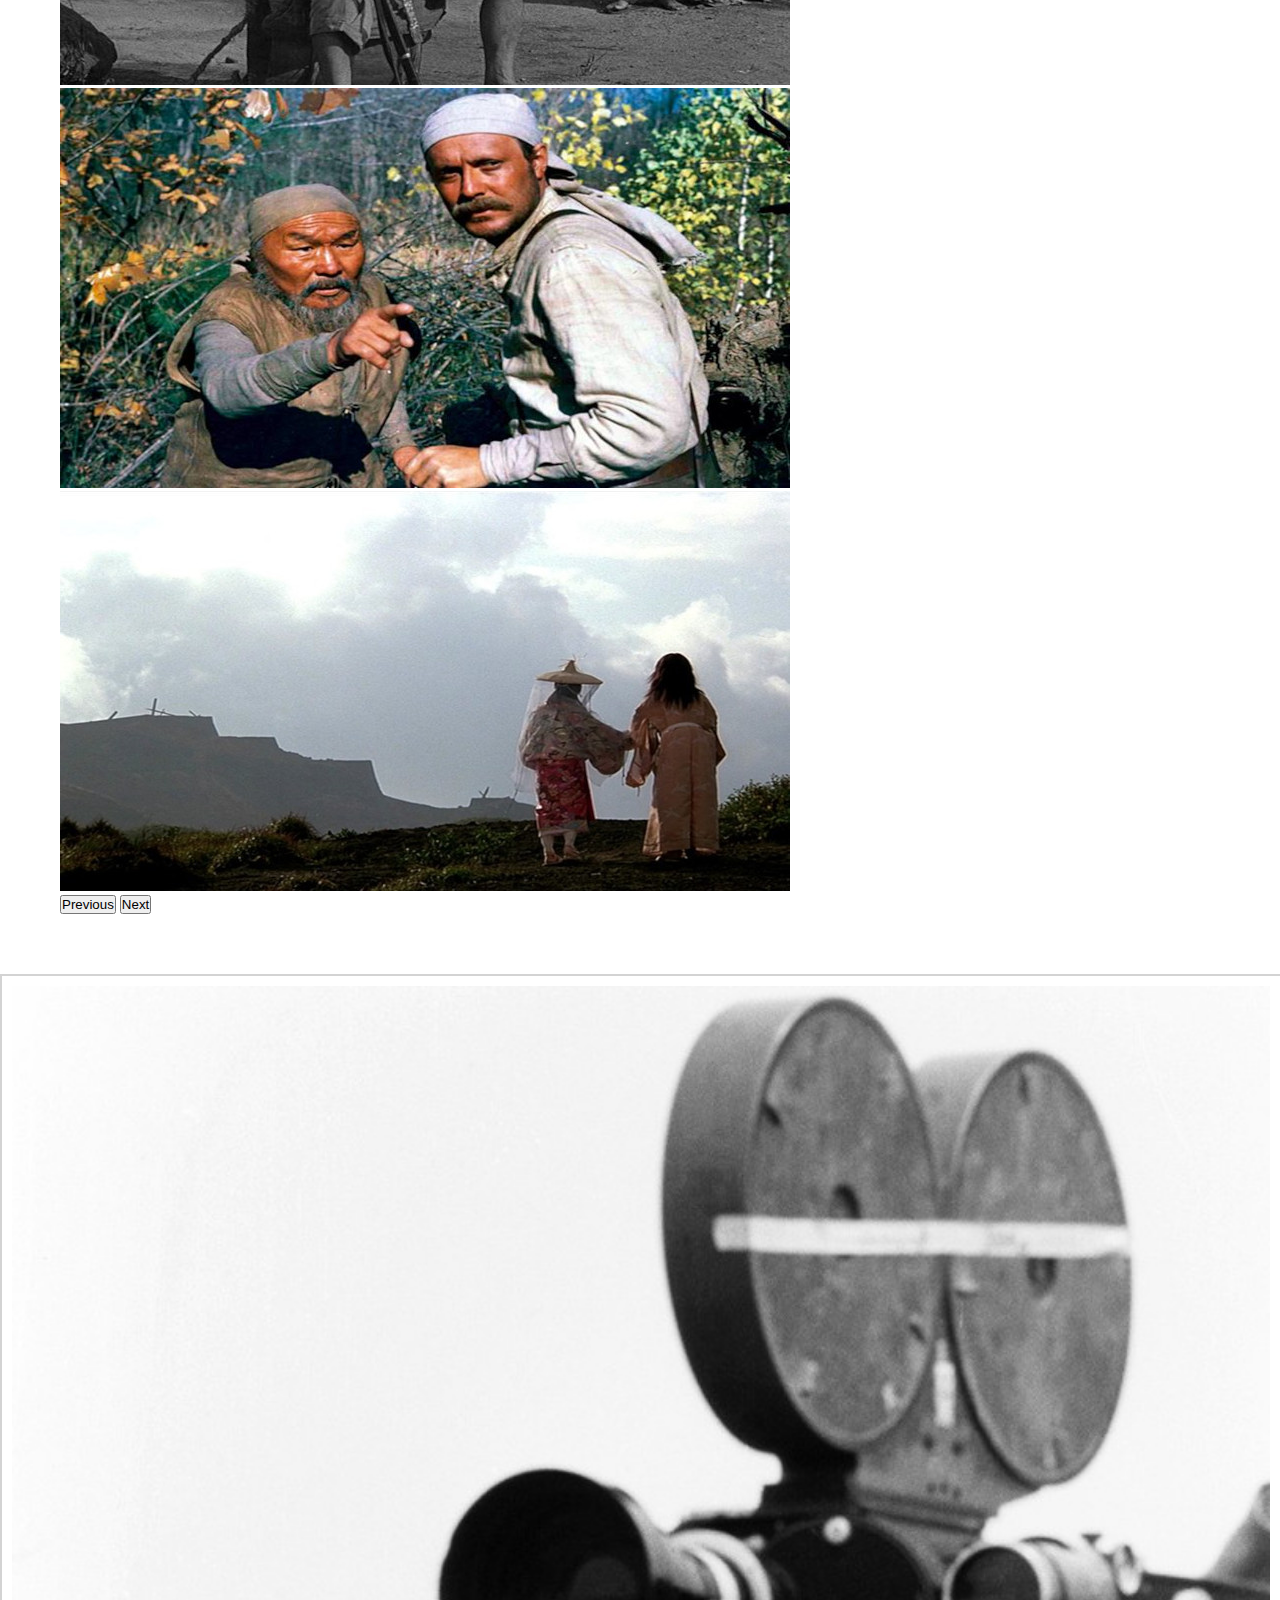
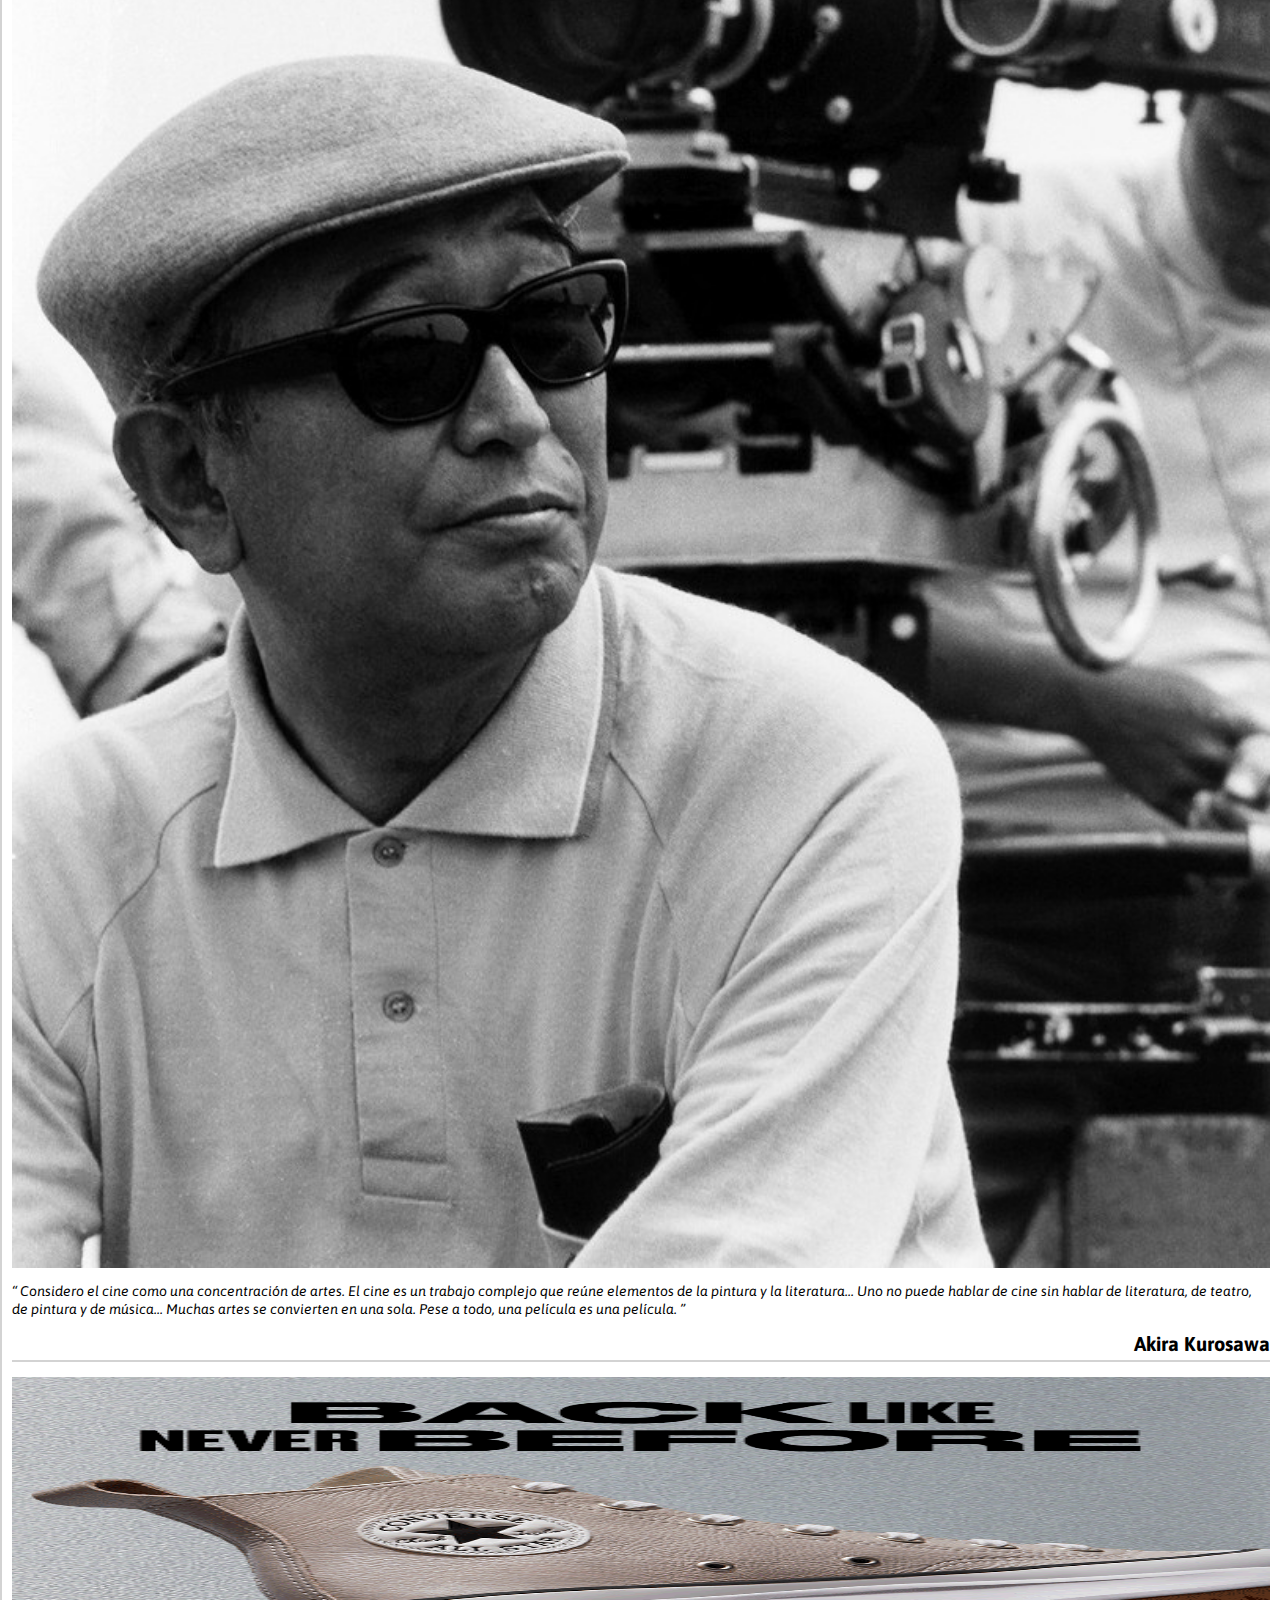
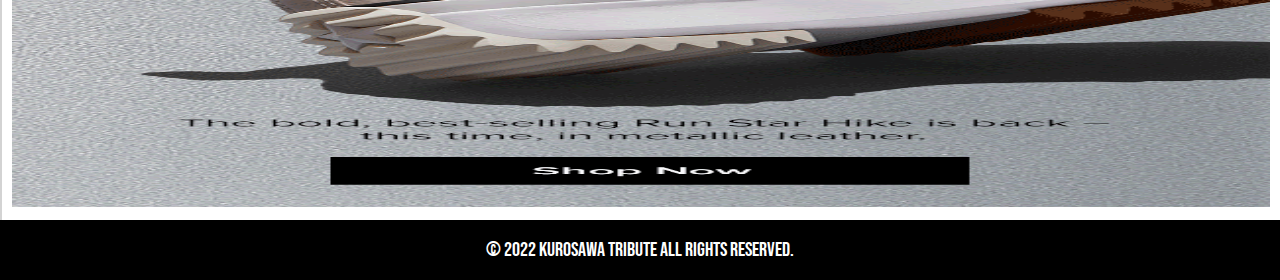
==== commit 3fc3819e: "Se ajusta script de Bootstrap. Se agregan keywords y descriptions." ====
--- a/index.html
+++ b/index.html
@@ -5,15 +5,12 @@
     <meta charset="UTF-8">
     <meta http-equiv="X-UA-Compatible" content="IE=edge">
     <meta name="viewport" content="width=device-width, initial-scale=1.0">
+    <meta name="keywords" content="Akira, Kurosawa, Cine, Pelicula, Japón, Samurai, Director, Guionista, Oscar, Cannes">
+    <meta name="description"
+        content="Sitio tributo a Akira Kurosawa, uno de los más célebres directores de cine de Japón. Su filmografía consta de 30 películas, rodadas a lo largo de cinco décadas.">
     <!-- Bootstrap v5 -->
     <link href="https://cdn.jsdelivr.net/npm/bootstrap@5.1.3/dist/css/bootstrap.min.css" rel="stylesheet"
         integrity="sha384-1BmE4kWBq78iYhFldvKuhfTAU6auU8tT94WrHftjDbrCEXSU1oBoqyl2QvZ6jIW3" crossorigin="anonymous">
-    <script src="https://cdn.jsdelivr.net/npm/@popperjs/core@2.10.2/dist/umd/popper.min.js"
-        integrity="sha384-7+zCNj/IqJ95wo16oMtfsKbZ9ccEh31eOz1HGyDuCQ6wgnyJNSYdrPa03rtR1zdB"
-        crossorigin="anonymous"></script>
-    <script src="https://cdn.jsdelivr.net/npm/bootstrap@5.1.3/dist/js/bootstrap.min.js"
-        integrity="sha384-QJHtvGhmr9XOIpI6YVutG+2QOK9T+ZnN4kzFN1RtK3zEFEIsxhlmWl5/YESvpZ13"
-        crossorigin="anonymous"></script>
     <link rel="stylesheet" href="css/styles.css">
     <link rel="icon" type="image/png" href="images/akiraLogo.png">
     <title>Kurosawa Tribute | Inicio</title>
@@ -75,6 +72,35 @@
                         Spielberg, Coppola o Lucas. Ocho años antes de su muerte, recibiría el Oscar Honorífico de sus
                         manos.
                     </p>
+                    <div id="carouselExampleControls" class="carousel slide" data-bs-ride="carousel">
+                        <div class="carousel-inner">
+                            <div class="carousel-item active">
+                                <img src="images/carousel_01.jpg" class="d-block w-100" alt="...">
+                            </div>
+                            <div class="carousel-item">
+                                <img src="images/carousel_02.jpg" class="d-block w-100" alt="...">
+                            </div>
+                            <div class="carousel-item">
+                                <img src="images/carousel_03.jpg" class="d-block w-100" alt="...">
+                            </div>
+                            <div class="carousel-item">
+                                <img src="images/carousel_04.jpg" class="d-block w-100" alt="...">
+                            </div>
+                            <div class="carousel-item">
+                                <img src="images/carousel_05.jpg" class="d-block w-100" alt="...">
+                            </div>
+                        </div>
+                        <button class="carousel-control-prev" type="button" data-bs-target="#carouselExampleControls"
+                            data-bs-slide="prev">
+                            <span class="carousel-control-prev-icon" aria-hidden="true"></span>
+                            <span class="visually-hidden">Previous</span>
+                        </button>
+                        <button class="carousel-control-next" type="button" data-bs-target="#carouselExampleControls"
+                            data-bs-slide="next">
+                            <span class="carousel-control-next-icon" aria-hidden="true"></span>
+                            <span class="visually-hidden">Next</span>
+                        </button>
+                    </div>
                 </article>
             </section>
         </main>
@@ -100,6 +126,13 @@
     <footer class="row">
         <div class="textFooter">© 2022 Kurosawa Tribute All rights reserved.</div>
     </footer>
+
+    <script src="https://cdn.jsdelivr.net/npm/@popperjs/core@2.10.2/dist/umd/popper.min.js"
+        integrity="sha384-7+zCNj/IqJ95wo16oMtfsKbZ9ccEh31eOz1HGyDuCQ6wgnyJNSYdrPa03rtR1zdB"
+        crossorigin="anonymous"></script>
+    <script src="https://cdn.jsdelivr.net/npm/bootstrap@5.1.3/dist/js/bootstrap.min.js"
+        integrity="sha384-QJHtvGhmr9XOIpI6YVutG+2QOK9T+ZnN4kzFN1RtK3zEFEIsxhlmWl5/YESvpZ13"
+        crossorigin="anonymous"></script>
 </body>
 
 </html>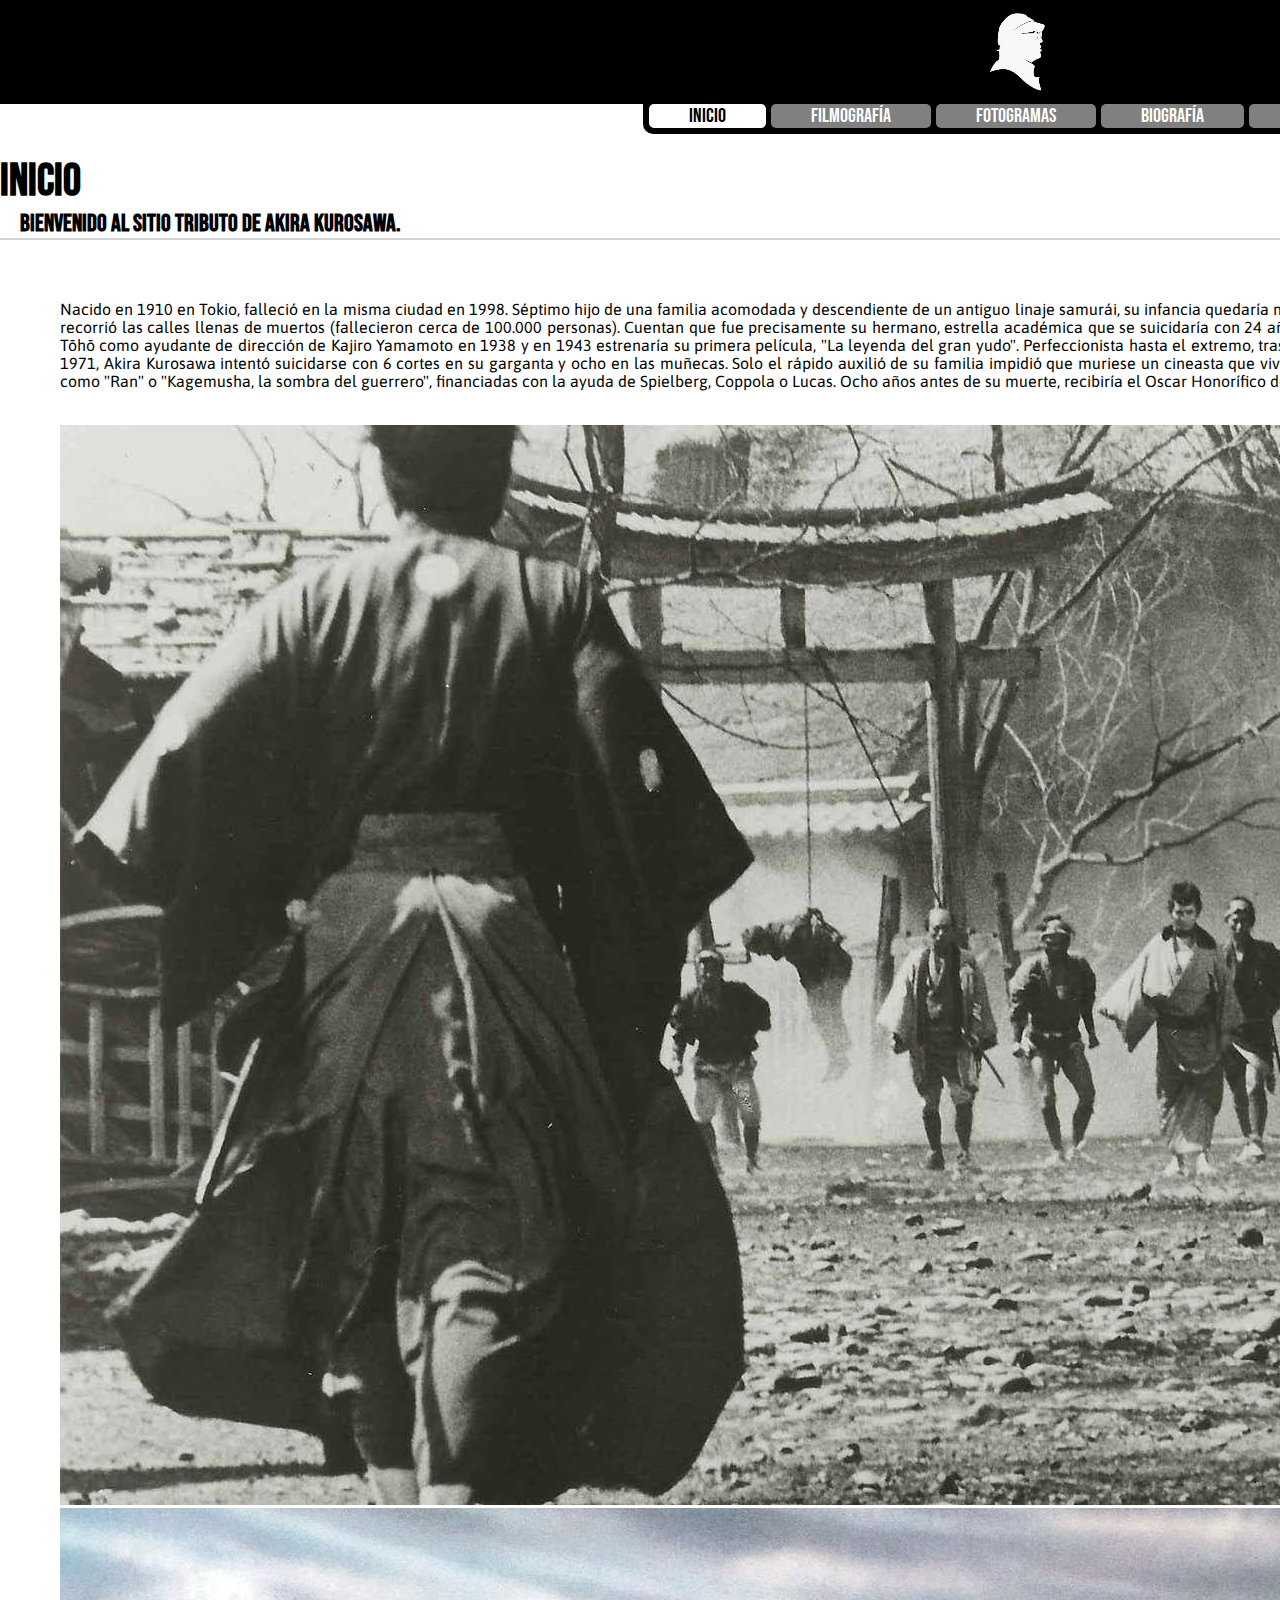
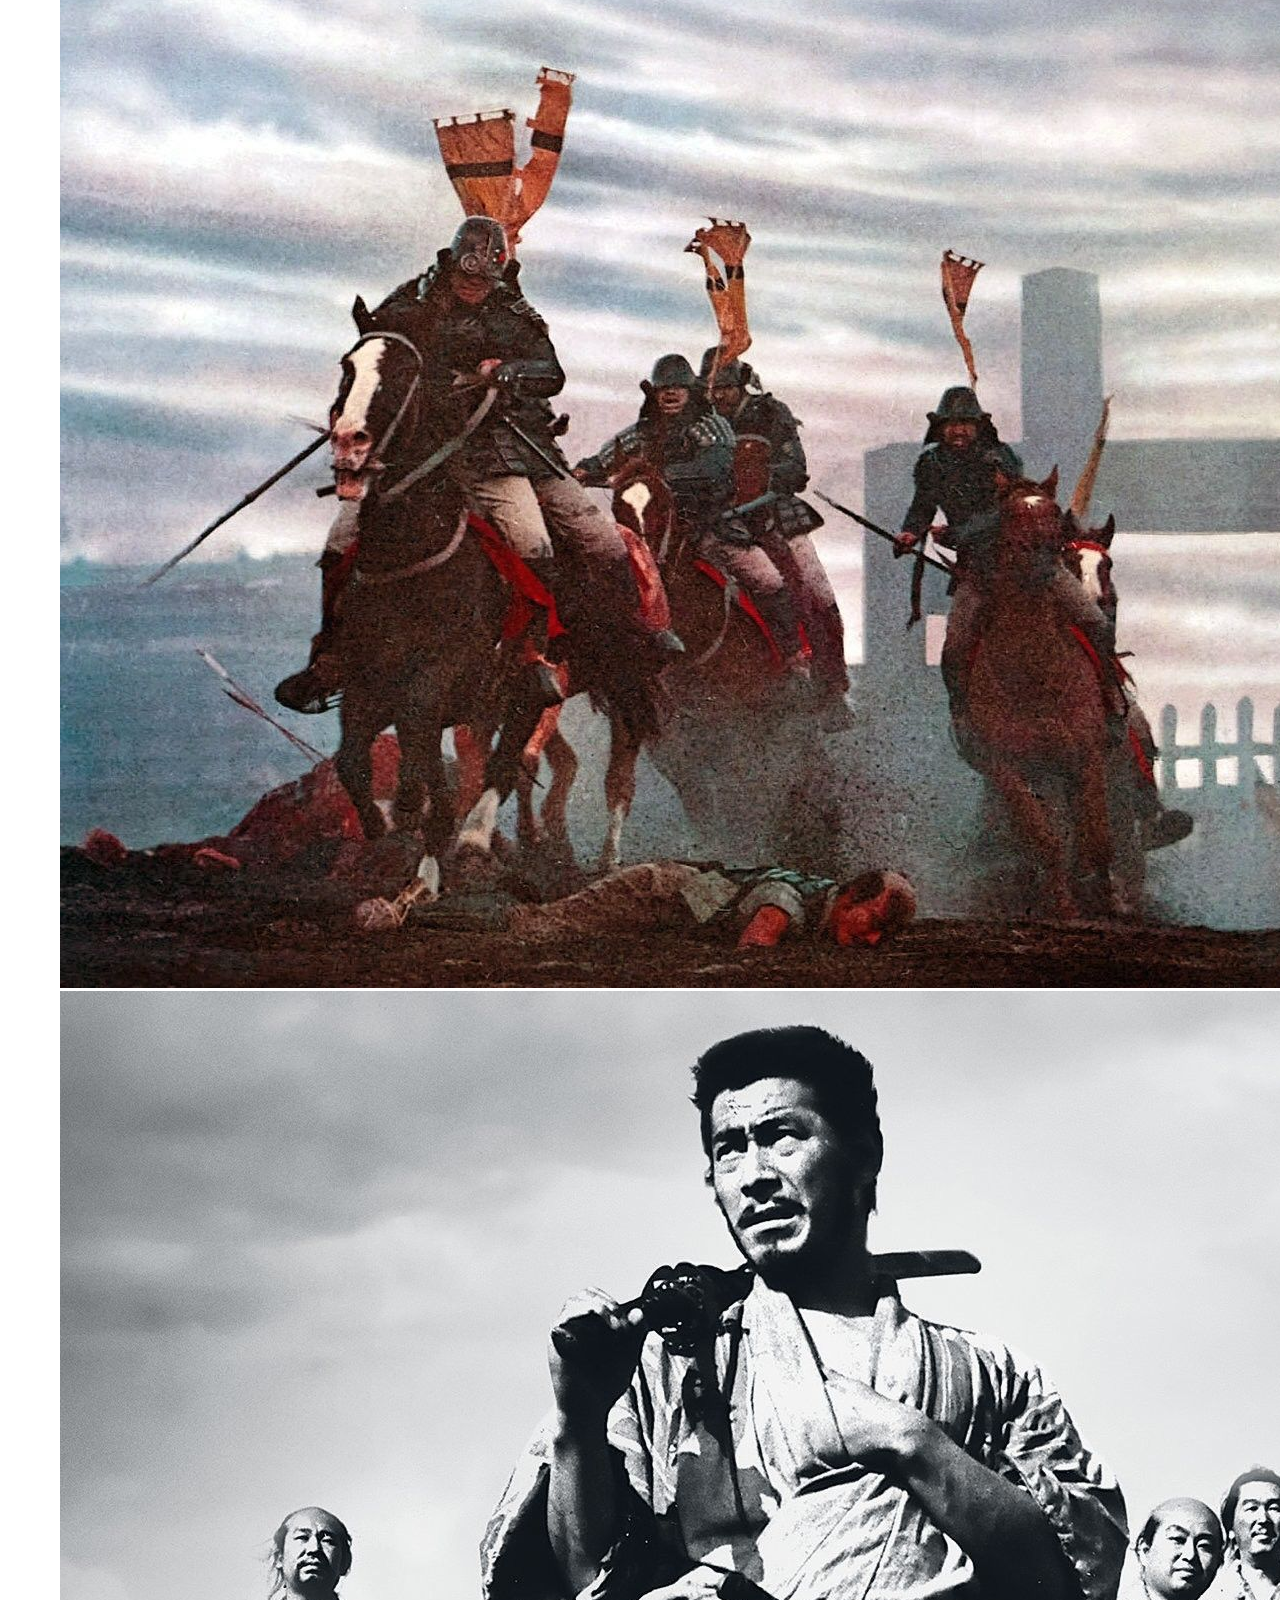
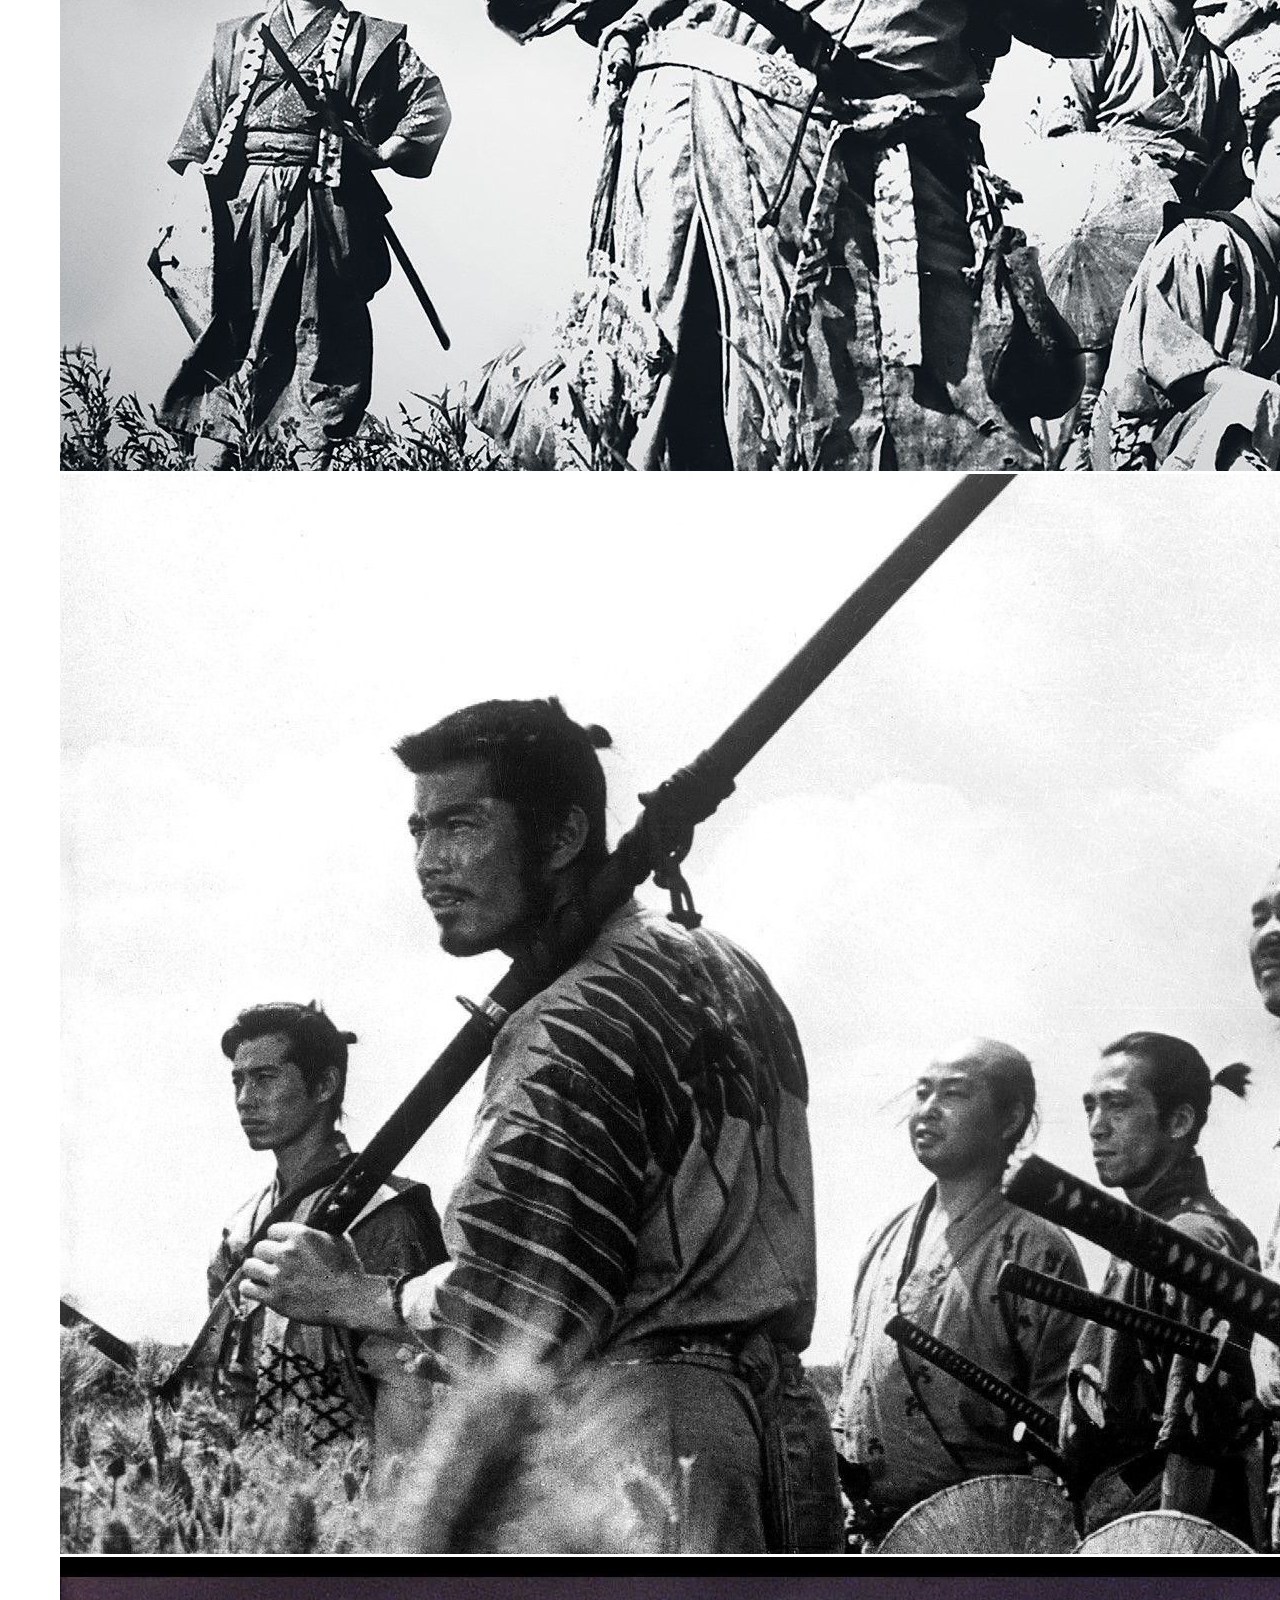
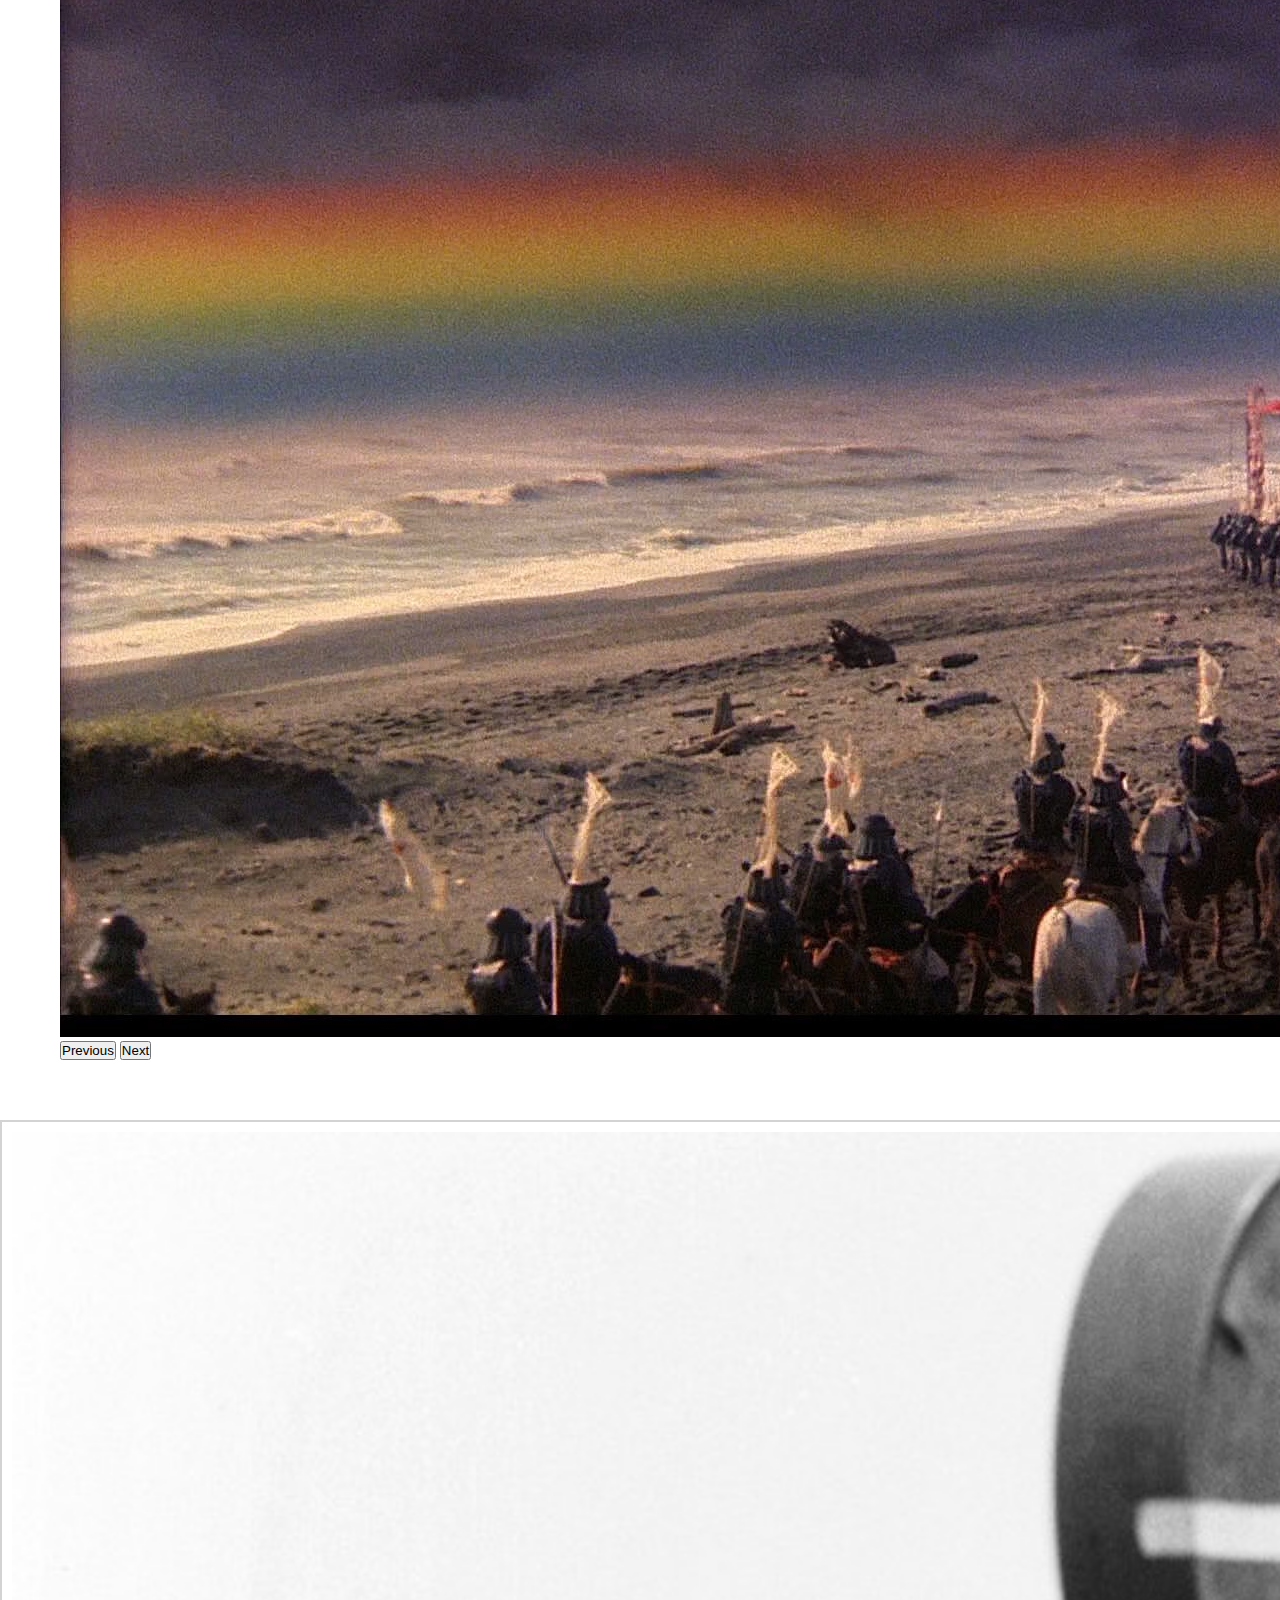
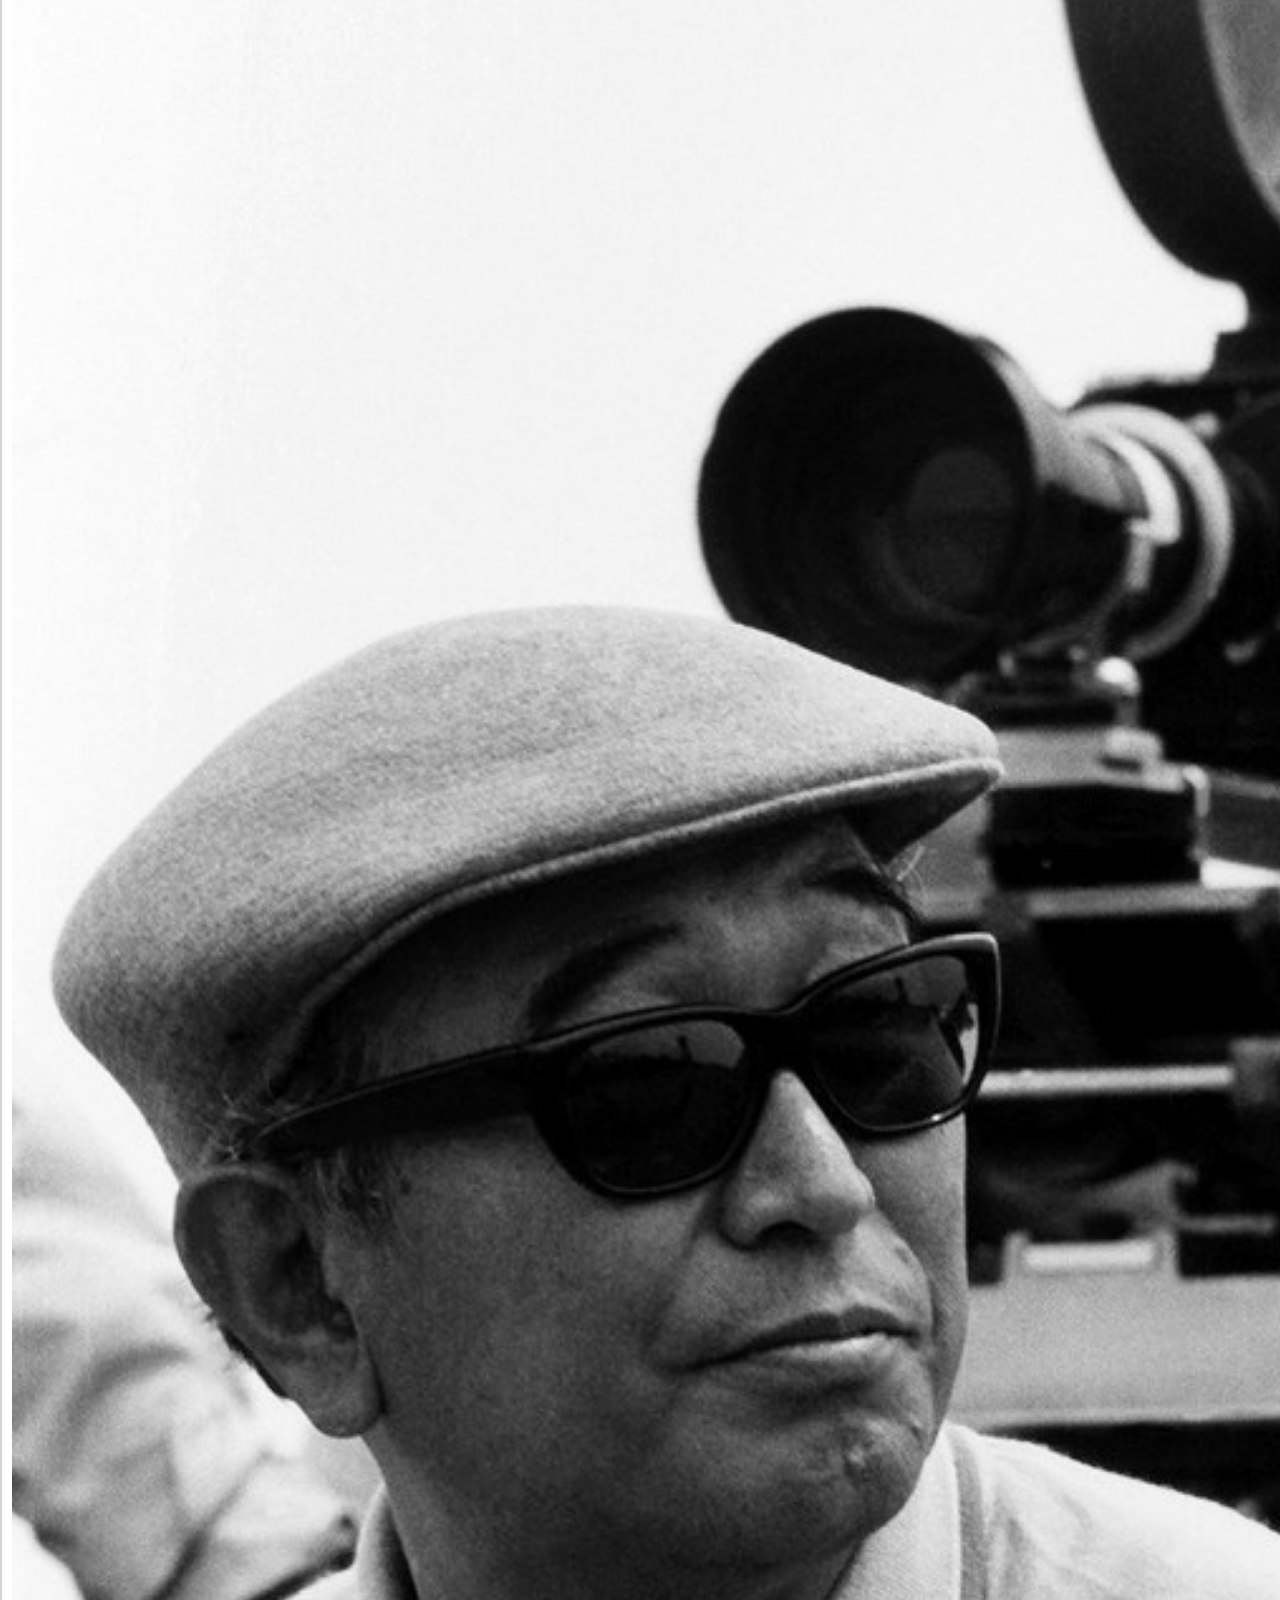
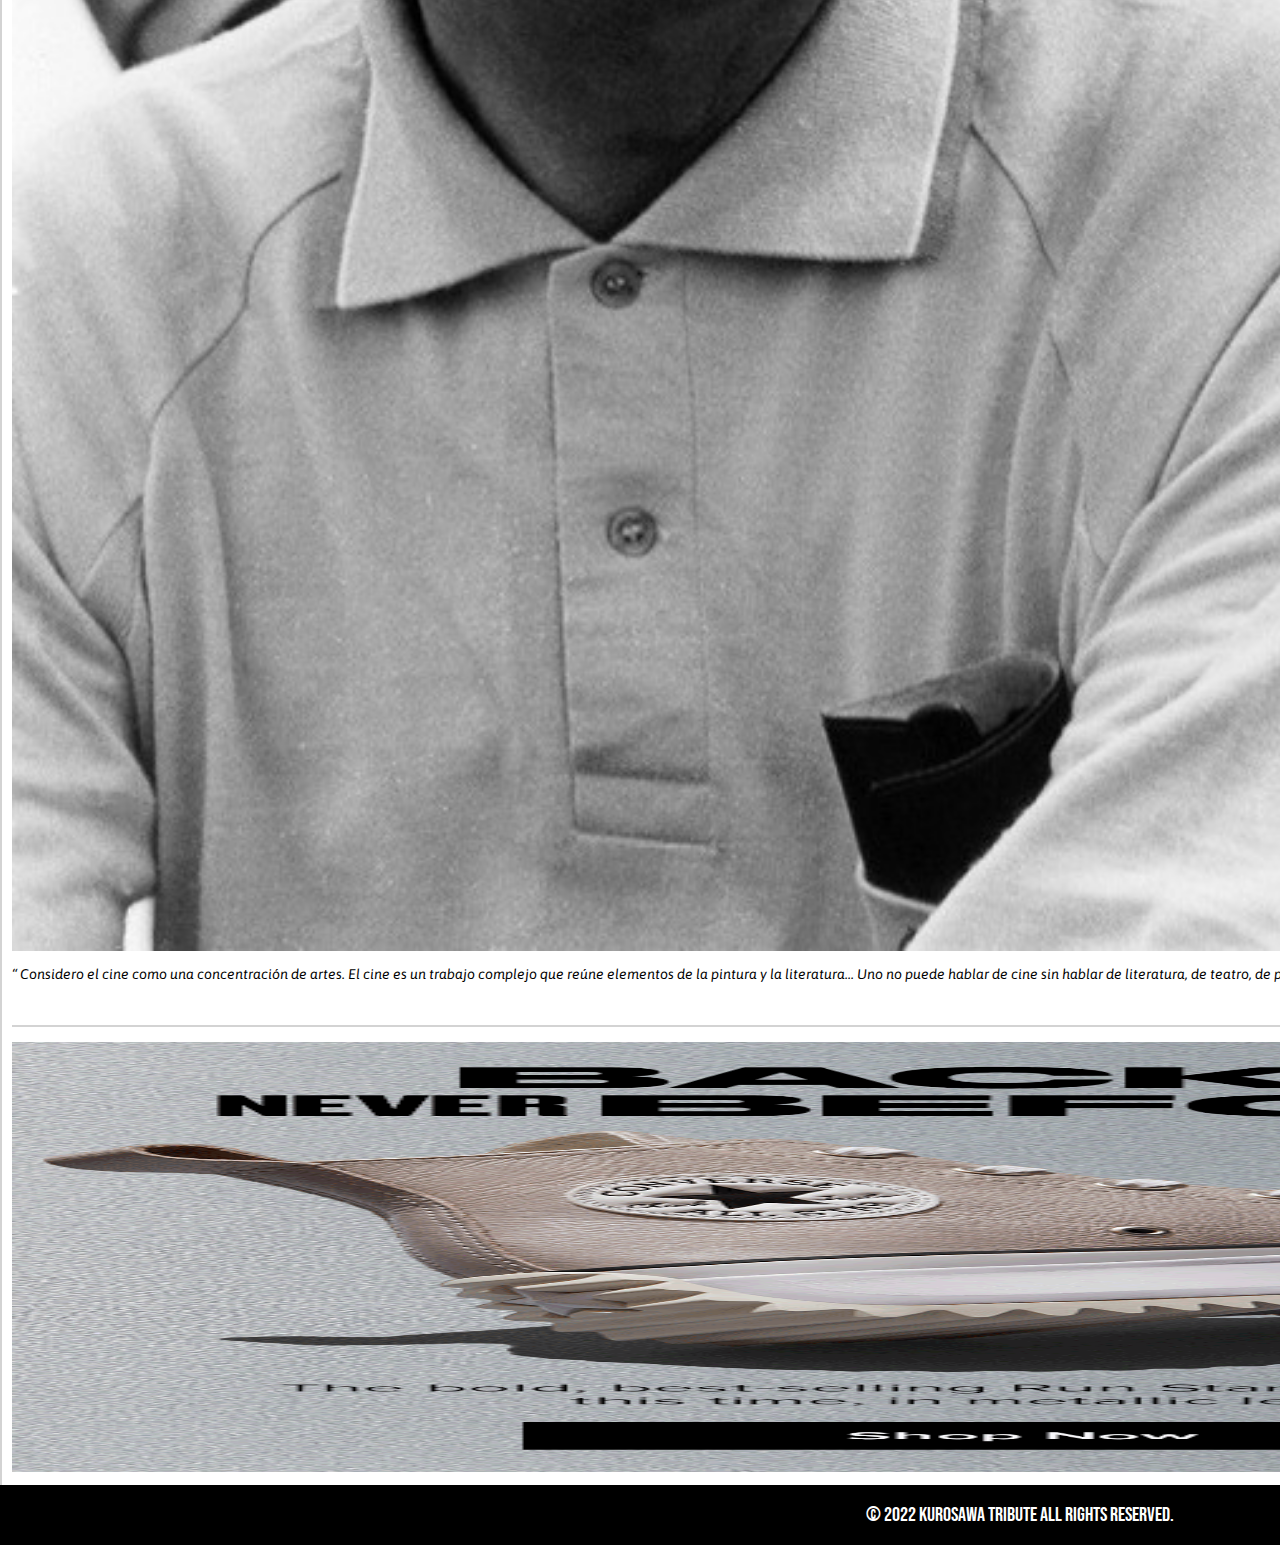
==== commit 9f6c071f: "Add files via upload" ====
--- a/index.html
+++ b/index.html
@@ -1,138 +1,138 @@
-<!DOCTYPE html>
-<html lang="es">
-
-<head>
-    <meta charset="UTF-8">
-    <meta http-equiv="X-UA-Compatible" content="IE=edge">
-    <meta name="viewport" content="width=device-width, initial-scale=1.0">
-    <meta name="keywords" content="Akira, Kurosawa, Cine, Pelicula, Japón, Samurai, Director, Guionista, Oscar, Cannes">
-    <meta name="description"
-        content="Sitio tributo a Akira Kurosawa, uno de los más célebres directores de cine de Japón. Su filmografía consta de 30 películas, rodadas a lo largo de cinco décadas.">
-    <!-- Bootstrap v5 -->
-    <link href="https://cdn.jsdelivr.net/npm/bootstrap@5.1.3/dist/css/bootstrap.min.css" rel="stylesheet"
-        integrity="sha384-1BmE4kWBq78iYhFldvKuhfTAU6auU8tT94WrHftjDbrCEXSU1oBoqyl2QvZ6jIW3" crossorigin="anonymous">
-    <link rel="stylesheet" href="css/styles.css">
-    <link rel="icon" type="image/png" href="images/akiraLogo.png">
-    <title>Kurosawa Tribute | Inicio</title>
-</head>
-
-<body class="container-fluid">
-    <header class="row sticky-top">
-        <!-- logo del sitio -->
-        <div class="logoHeader">
-            <a href="index.html">
-                <img src="images/akiraLogo.png" alt="logo" class="akiraLogo">
-            </a>
-        </div>
-        <!-- menu del sitio -->
-        <nav class="menu">
-            <ul>
-                <!-- se marca elemento seleccionado -->
-                <li id="elementoSelect"><a href="index.html">Inicio</a></li>
-                <li><a href="pages/filmografia.html">Filmografía</a></li>
-                <li><a href="pages/fotogramas.html">Fotogramas</a></li>
-                <li><a href="pages/biografia.html">Biografía</a></li>
-                <li><a href="pages/contacto.html">Contacto</a></li>
-            </ul>
-        </nav>
-        <!-- menu para mobile -->
-        <nav class="menuMobile">
-            <ul tabindex="1">
-                Inicio
-                <!-- separador para menu mobile -->
-                <li id="separadorMenuMobile"></li>
-                <li><a href="pages/filmografia.html">Filmografía</a></li>
-                <li><a href="pages/fotogramas.html">Fotogramas</a></li>
-                <li><a href="pages/biografia.html">Biografía</a></li>
-                <li><a href="pages/contacto.html">Contacto</a></li>
-                </li>
-            </ul>
-        </nav>
-    </header>
-    <div class="row">
-        <main class="col-lg-10 col-md-10 col-sm-12">
-            <!-- encabezado de section -->
-            <section class="sectionPrincipal">
-                <h1 class="tituloSection">Inicio</h1>
-                <h2 class="subtituloSection">Bienvenido al sitio tributo de Akira Kurosawa.</h2>
-                <article class="biografia">
-                    <p>
-                        Nacido en 1910 en Tokio, falleció en la misma ciudad en 1998. Séptimo hijo de una familia
-                        acomodada y descendiente de un antiguo linaje samurái, su infancia quedaría marcada por el gran
-                        terremoto de Kanto en 1923. Junto con su hermano Heigo, cuatro años mayor, recorrió las calles
-                        llenas de muertos (fallecieron cerca de 100.000 personas). Cuentan que fue precisamente su
-                        hermano, estrella académica que se suicidaría con 24 años, el que no le dejó apartar su vista de
-                        los cadáveres. Comenzaría a trabajar en el gran estudio Tōhō como ayudante de dirección de
-                        Kajiro Yamamoto en 1938 y en 1943 estrenaría su primera película, "La leyenda del gran yudo".
-                        Perfeccionista hasta el extremo, tras el fracaso de su primer largometraje en color, "Dodes
-                        Ka-Den", la noche del 22 de diciembre de 1971, Akira Kurosawa intentó suicidarse con 6 cortes en
-                        su garganta y ocho en las muñecas. Solo el rápido auxilió de su familia impidió que muriese un
-                        cineasta que viviría otra época dorada al final de su carrera, cosechando éxitos con películas
-                        tan monumentales como "Ran" o "Kagemusha, la sombra del guerrero", financiadas con la ayuda de
-                        Spielberg, Coppola o Lucas. Ocho años antes de su muerte, recibiría el Oscar Honorífico de sus
-                        manos.
-                    </p>
-                    <div id="carouselExampleControls" class="carousel slide" data-bs-ride="carousel">
-                        <div class="carousel-inner">
-                            <div class="carousel-item active">
-                                <img src="images/carousel_01.jpg" class="d-block w-100" alt="...">
-                            </div>
-                            <div class="carousel-item">
-                                <img src="images/carousel_02.jpg" class="d-block w-100" alt="...">
-                            </div>
-                            <div class="carousel-item">
-                                <img src="images/carousel_03.jpg" class="d-block w-100" alt="...">
-                            </div>
-                            <div class="carousel-item">
-                                <img src="images/carousel_04.jpg" class="d-block w-100" alt="...">
-                            </div>
-                            <div class="carousel-item">
-                                <img src="images/carousel_05.jpg" class="d-block w-100" alt="...">
-                            </div>
-                        </div>
-                        <button class="carousel-control-prev" type="button" data-bs-target="#carouselExampleControls"
-                            data-bs-slide="prev">
-                            <span class="carousel-control-prev-icon" aria-hidden="true"></span>
-                            <span class="visually-hidden">Previous</span>
-                        </button>
-                        <button class="carousel-control-next" type="button" data-bs-target="#carouselExampleControls"
-                            data-bs-slide="next">
-                            <span class="carousel-control-next-icon" aria-hidden="true"></span>
-                            <span class="visually-hidden">Next</span>
-                        </button>
-                    </div>
-                </article>
-            </section>
-        </main>
-        <aside class="col-lg-2 col-md-2 col-sm-0">
-            <div class="frase">
-                <img src="images/akira_aside_02.jpg" alt="akira_aside_02">
-                <q>
-                    Considero el cine como una concentración de artes. El cine es un trabajo complejo que reúne
-                    elementos de
-                    la pintura y la literatura... Uno no puede hablar de cine sin hablar de literatura, de teatro, de
-                    pintura y de música... Muchas artes se convierten en una sola. Pese a todo, una película es una
-                    película.
-                </q>
-                <h1>Akira Kurosawa</h1>
-            </div>
-            <div class="separador">
-            </div>
-            <div class="publicidad">
-                <img src="images/publicidad_01.gif" alt="publicidad">
-            </div>
-        </aside>
-    </div>
-    <footer class="row">
-        <div class="textFooter">© 2022 Kurosawa Tribute All rights reserved.</div>
-    </footer>
-
-    <script src="https://cdn.jsdelivr.net/npm/@popperjs/core@2.10.2/dist/umd/popper.min.js"
-        integrity="sha384-7+zCNj/IqJ95wo16oMtfsKbZ9ccEh31eOz1HGyDuCQ6wgnyJNSYdrPa03rtR1zdB"
-        crossorigin="anonymous"></script>
-    <script src="https://cdn.jsdelivr.net/npm/bootstrap@5.1.3/dist/js/bootstrap.min.js"
-        integrity="sha384-QJHtvGhmr9XOIpI6YVutG+2QOK9T+ZnN4kzFN1RtK3zEFEIsxhlmWl5/YESvpZ13"
-        crossorigin="anonymous"></script>
-</body>
-
+<!DOCTYPE html>
+<html lang="es">
+
+<head>
+    <meta charset="UTF-8">
+    <meta http-equiv="X-UA-Compatible" content="IE=edge">
+    <meta name="viewport" content="width=device-width, initial-scale=1.0">
+    <meta name="keywords" content="Akira, Kurosawa, Cine, Pelicula, Japón, Samurai, Director, Guionista, Oscar, Cannes">
+    <meta name="description"
+        content="Sitio tributo a Akira Kurosawa, uno de los más célebres directores de cine de Japón. Su filmografía consta de 30 películas, rodadas a lo largo de cinco décadas.">
+    <!-- Bootstrap v5 -->
+    <link href="https://cdn.jsdelivr.net/npm/bootstrap@5.1.3/dist/css/bootstrap.min.css" rel="stylesheet"
+        integrity="sha384-1BmE4kWBq78iYhFldvKuhfTAU6auU8tT94WrHftjDbrCEXSU1oBoqyl2QvZ6jIW3" crossorigin="anonymous">
+    <link rel="stylesheet" href="css/styles.css">
+    <link rel="icon" type="image/png" href="images/akiraLogo.png">
+    <title>Kurosawa Tribute | Inicio</title>
+</head>
+
+<body class="container-fluid">
+    <header class="row sticky-top">
+        <!-- logo del sitio -->
+        <div class="logoHeader">
+            <a href="index.html">
+                <img src="images/akiraLogo.png" alt="Logo del sitio" class="akiraLogo">
+            </a>
+        </div>
+        <!-- menu del sitio -->
+        <nav class="menu">
+            <ul>
+                <!-- se marca elemento seleccionado -->
+                <li id="elementoSelect"><a href="index.html">Inicio</a></li>
+                <li><a href="pages/filmografia.html">Filmografía</a></li>
+                <li><a href="pages/fotogramas.html">Fotogramas</a></li>
+                <li><a href="pages/biografia.html">Biografía</a></li>
+                <li><a href="pages/contacto.html">Contacto</a></li>
+            </ul>
+        </nav>
+        <!-- menu para mobile -->
+        <nav class="menuMobile">
+            <ul tabindex="1">
+                Inicio
+                <!-- separador para menu mobile -->
+                <li id="separadorMenuMobile"></li>
+                <li><a href="pages/filmografia.html">Filmografía</a></li>
+                <li><a href="pages/fotogramas.html">Fotogramas</a></li>
+                <li><a href="pages/biografia.html">Biografía</a></li>
+                <li><a href="pages/contacto.html">Contacto</a></li>
+                </li>
+            </ul>
+        </nav>
+    </header>
+    <div class="row">
+        <main class="col-lg-10 col-md-10 col-sm-12">
+            <!-- encabezado de section -->
+            <section class="sectionPrincipal">
+                <h1 class="tituloSection">Inicio</h1>
+                <h2 class="subtituloSection">Bienvenido al sitio tributo de Akira Kurosawa.</h2>
+                <article class="biografia">
+                    <p>
+                        Nacido en 1910 en Tokio, falleció en la misma ciudad en 1998. Séptimo hijo de una familia
+                        acomodada y descendiente de un antiguo linaje samurái, su infancia quedaría marcada por el gran
+                        terremoto de Kanto en 1923. Junto con su hermano Heigo, cuatro años mayor, recorrió las calles
+                        llenas de muertos (fallecieron cerca de 100.000 personas). Cuentan que fue precisamente su
+                        hermano, estrella académica que se suicidaría con 24 años, el que no le dejó apartar su vista de
+                        los cadáveres. Comenzaría a trabajar en el gran estudio Tōhō como ayudante de dirección de
+                        Kajiro Yamamoto en 1938 y en 1943 estrenaría su primera película, "La leyenda del gran yudo".
+                        Perfeccionista hasta el extremo, tras el fracaso de su primer largometraje en color, "Dodes
+                        Ka-Den", la noche del 22 de diciembre de 1971, Akira Kurosawa intentó suicidarse con 6 cortes en
+                        su garganta y ocho en las muñecas. Solo el rápido auxilió de su familia impidió que muriese un
+                        cineasta que viviría otra época dorada al final de su carrera, cosechando éxitos con películas
+                        tan monumentales como "Ran" o "Kagemusha, la sombra del guerrero", financiadas con la ayuda de
+                        Spielberg, Coppola o Lucas. Ocho años antes de su muerte, recibiría el Oscar Honorífico de sus
+                        manos.
+                    </p>
+                    <div id="carouselExampleControls" class="carousel slide" data-bs-ride="carousel">
+                        <div class="carousel-inner">
+                            <div class="carousel-item active">
+                                <img src="images/carousel_01.jpg" class="d-block w-100" alt="Fotograma de película Ran">
+                            </div>
+                            <div class="carousel-item">
+                                <img src="images/carousel_02.jpg" class="d-block w-100" alt="Fotograma de película Rashomon">
+                            </div>
+                            <div class="carousel-item">
+                                <img src="images/carousel_03.jpg" class="d-block w-100" alt="Fotograma de película Seven Samurai">
+                            </div>
+                            <div class="carousel-item">                                
+                                <img src="images/carousel_04.jpg" class="d-block w-100" alt="Fotograma de película Dersu Uzala">
+                            </div>
+                            <div class="carousel-item">
+                                <img src="images/carousel_05.jpg" class="d-block w-100" alt="Fotograma de película Ran">
+                            </div>
+                        </div>
+                        <button class="carousel-control-prev" type="button" data-bs-target="#carouselExampleControls"
+                            data-bs-slide="prev">
+                            <span class="carousel-control-prev-icon" aria-hidden="true"></span>
+                            <span class="visually-hidden">Previous</span>
+                        </button>
+                        <button class="carousel-control-next" type="button" data-bs-target="#carouselExampleControls"
+                            data-bs-slide="next">
+                            <span class="carousel-control-next-icon" aria-hidden="true"></span>
+                            <span class="visually-hidden">Next</span>
+                        </button>
+                    </div>
+                </article>
+            </section>
+        </main>
+        <aside class="col-lg-2 col-md-2 col-sm-0">
+            <div class="frase">
+                <img src="images/akira_aside_02.jpg" alt="Fotografia de Akira Kurosawa">
+                <q>
+                    Considero el cine como una concentración de artes. El cine es un trabajo complejo que reúne
+                    elementos de
+                    la pintura y la literatura... Uno no puede hablar de cine sin hablar de literatura, de teatro, de
+                    pintura y de música... Muchas artes se convierten en una sola. Pese a todo, una película es una
+                    película.
+                </q>
+                <h1>Akira Kurosawa</h1>
+            </div>
+            <div class="separador">
+            </div>
+            <div class="publicidad">
+                <img src="images/publicidad_01.gif" alt="publicidad">
+            </div>
+        </aside>
+    </div>
+    <footer class="row">
+        <div class="textFooter">© 2022 Kurosawa Tribute All rights reserved.</div>
+    </footer>
+
+    <script src="https://cdn.jsdelivr.net/npm/@popperjs/core@2.10.2/dist/umd/popper.min.js"
+        integrity="sha384-7+zCNj/IqJ95wo16oMtfsKbZ9ccEh31eOz1HGyDuCQ6wgnyJNSYdrPa03rtR1zdB"
+        crossorigin="anonymous"></script>
+    <script src="https://cdn.jsdelivr.net/npm/bootstrap@5.1.3/dist/js/bootstrap.min.js"
+        integrity="sha384-QJHtvGhmr9XOIpI6YVutG+2QOK9T+ZnN4kzFN1RtK3zEFEIsxhlmWl5/YESvpZ13"
+        crossorigin="anonymous"></script>
+</body>
+
 </html>--- a/css/styles.css
+++ b/css/styles.css
@@ -167,16 +167,9 @@
     transform: translateY(0);
   }
 }
-.videoPrincipal {
-  display: block;
-  margin-left: auto;
-  margin-right: auto;
-  width: 100%;
-  height: 472.5px;
-}
-
 .gFotogramas {
   display: flex;
+  flex-direction: row;
   flex-wrap: wrap;
   justify-content: center;
   width: 100%;
@@ -184,7 +177,8 @@
 }
 
 .gFotogramas-item {
-  width: 45%;
+  width: 500px;
+  height: 250px;
   margin: 5px;
   overflow: hidden;
   border-radius: 5px;
@@ -192,7 +186,7 @@
 
 .gFotogramas-item-min img {
   width: 100%;
-  border-radius: 15px;
+  border-radius: 5px;
   cursor: pointer;
   transition: all 0.3s ease;
 }
@@ -225,8 +219,11 @@
   transform: translate(-50%, -50%);
 }
 
-.imageIndex {
-  width: 400px;
+.card {
+  width: 50% !important;
+  margin-right: auto !important;
+  margin-left: auto !important;
+  font-size: 12px !important;
 }
 
 .sectionPrincipal article {
@@ -300,6 +297,11 @@
     border-radius: 3px 3px 3px 3px;
   }
 
+  .gFotogramas-item {
+    width: 225px;
+    height: 125px;
+  }
+
   .akiraLogo {
     width: 80px;
   }
@@ -320,8 +322,17 @@
     justify-content: space-evenly;
     margin-bottom: 0px;
   }
+
+  .card {
+    width: 75%;
+  }
 }
 @media screen and (max-width: 767px) {
+  .gFotogramas-item {
+    width: 150px;
+    height: 80px;
+  }
+
   aside {
     display: none;
   }
@@ -355,6 +366,14 @@
   .sectionPrincipal article {
     padding: 30px;
   }
+
+  .card {
+    width: 75%;
+  }
+
+  main {
+    font-size: 13px;
+  }
 }
 
 /*# sourceMappingURL=styles.css.map */
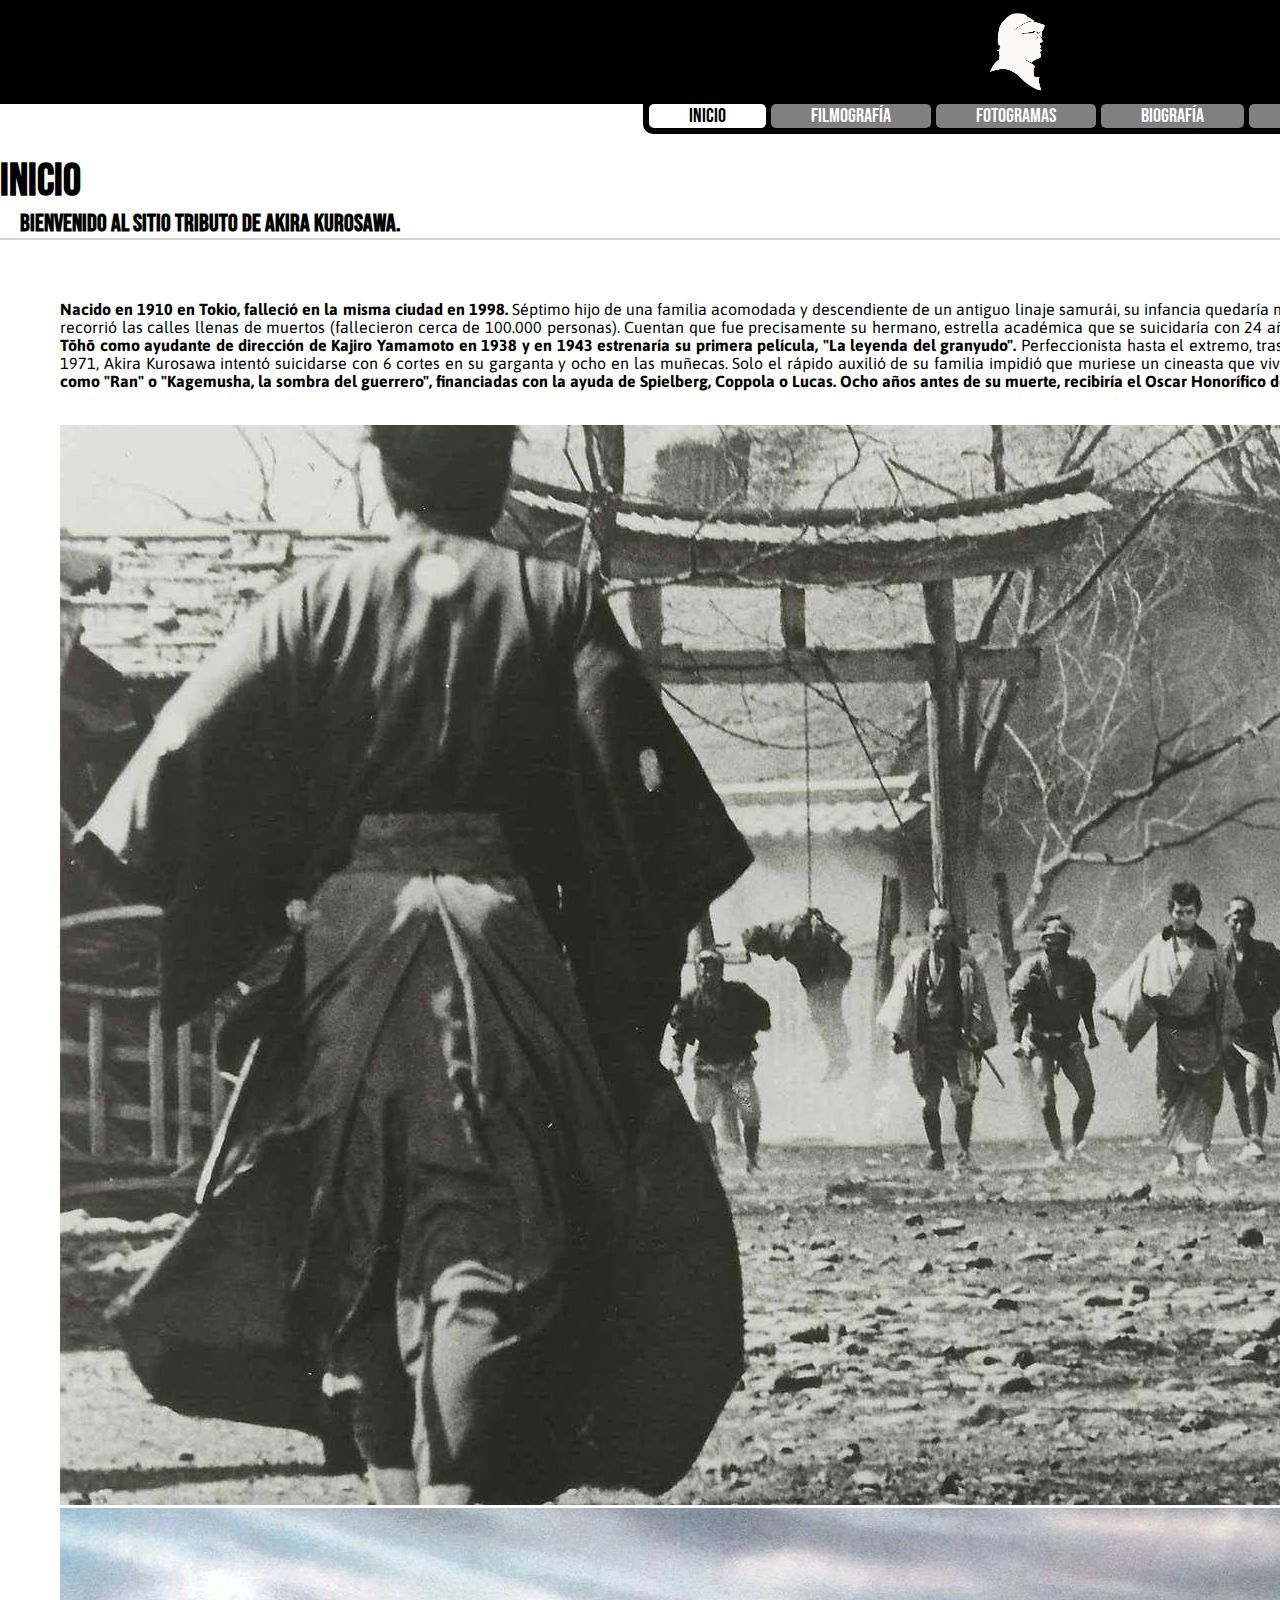
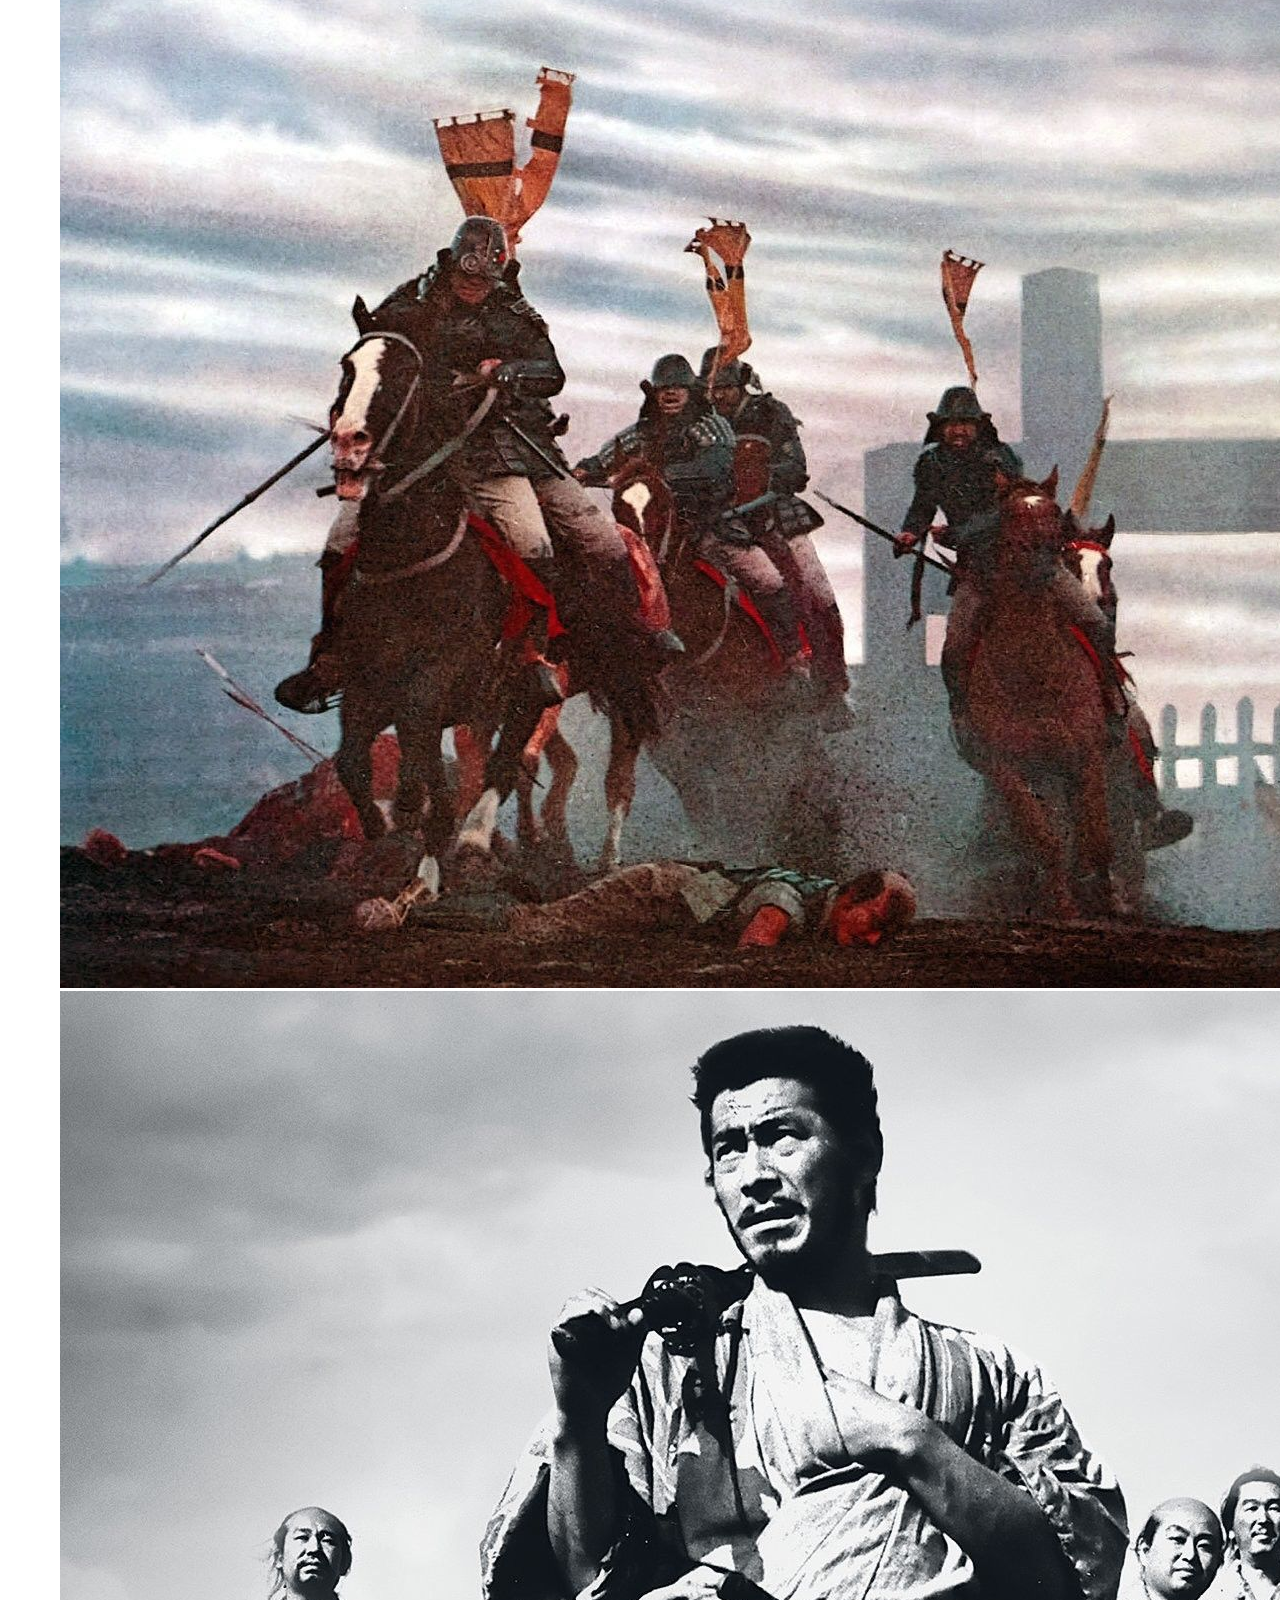
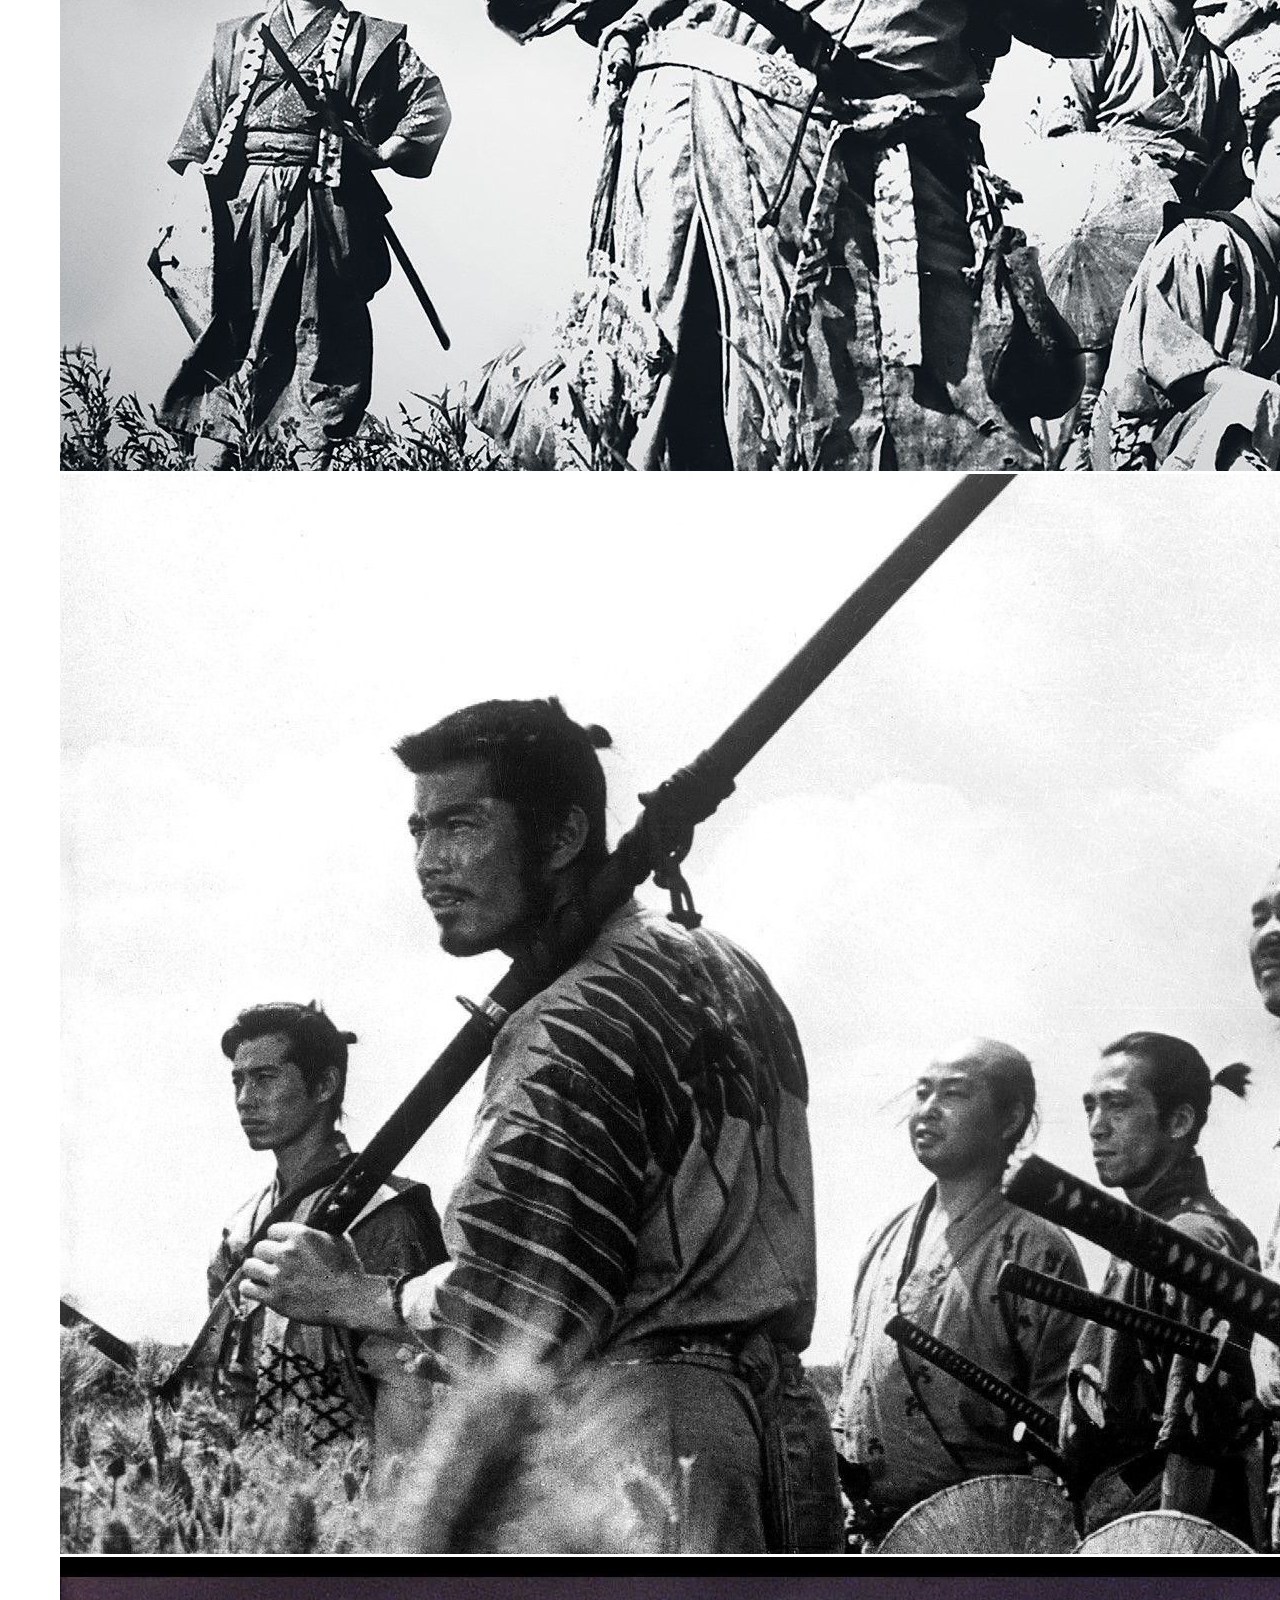
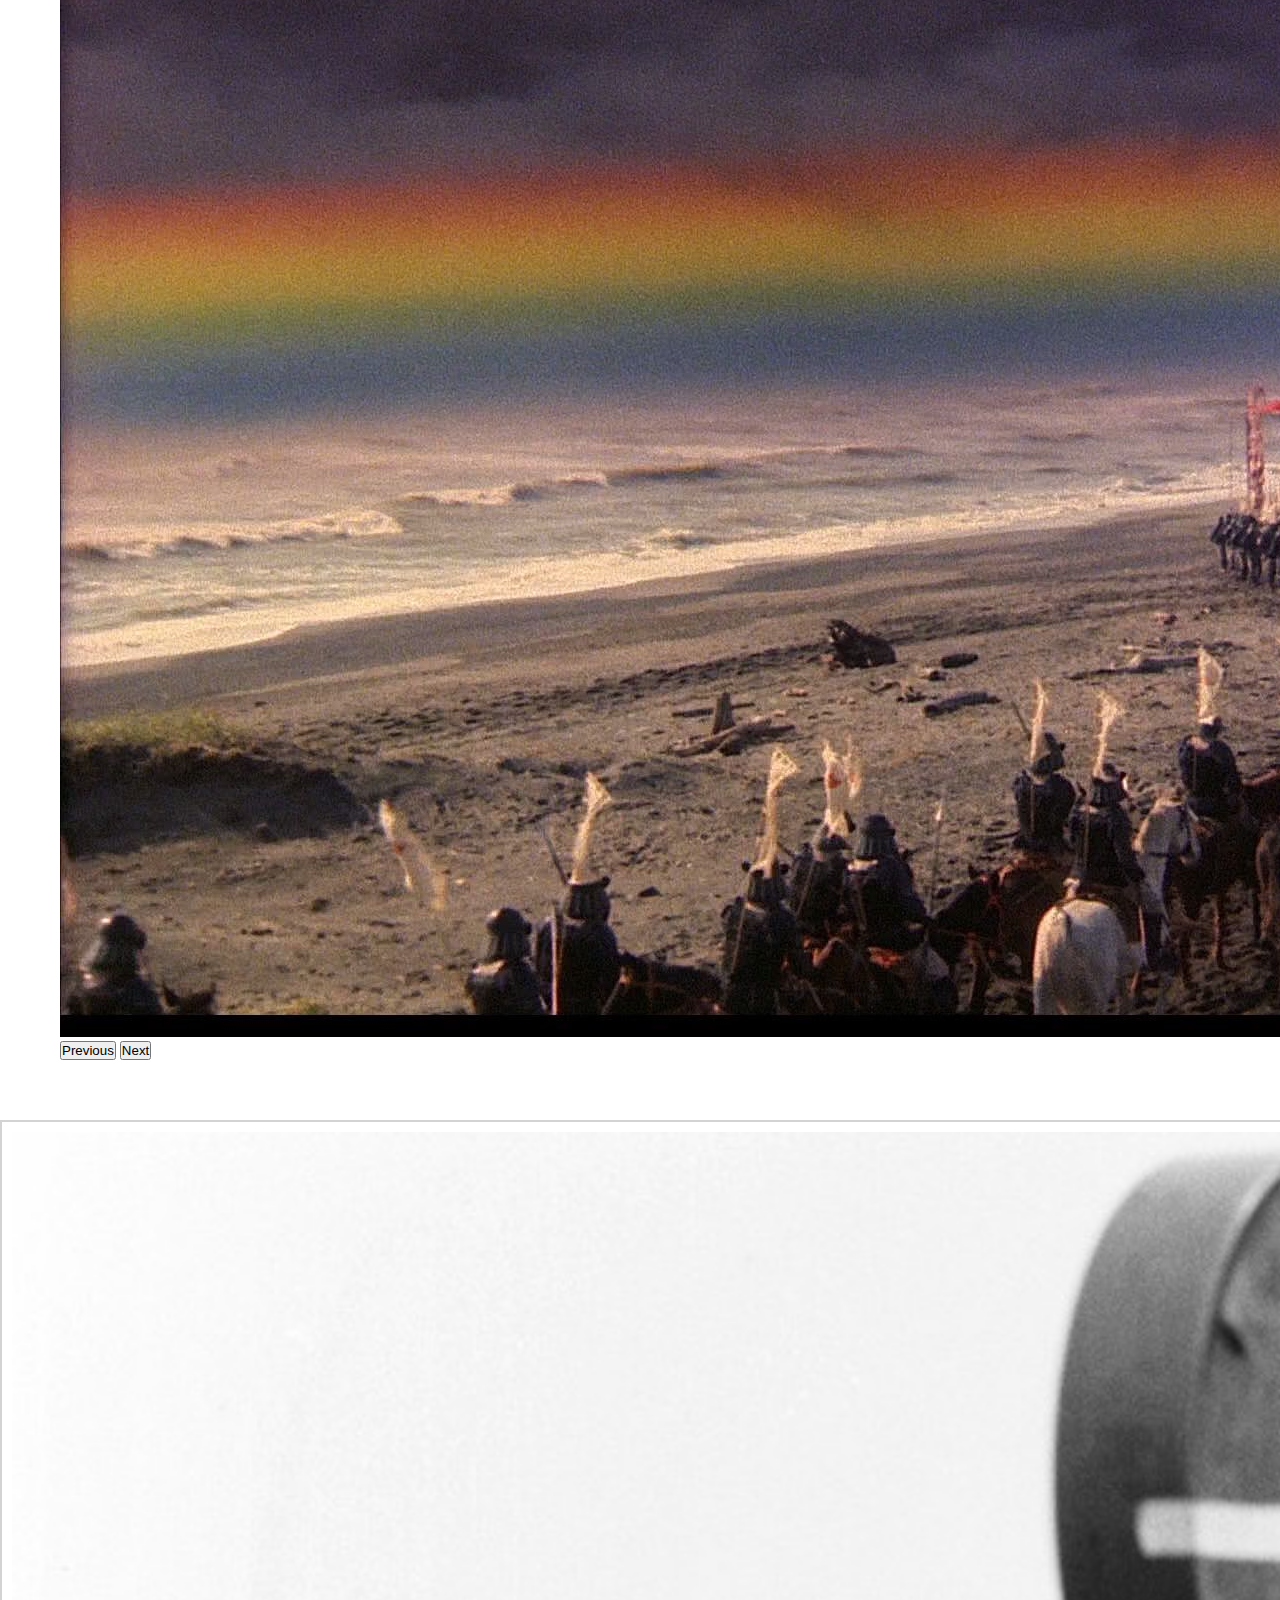
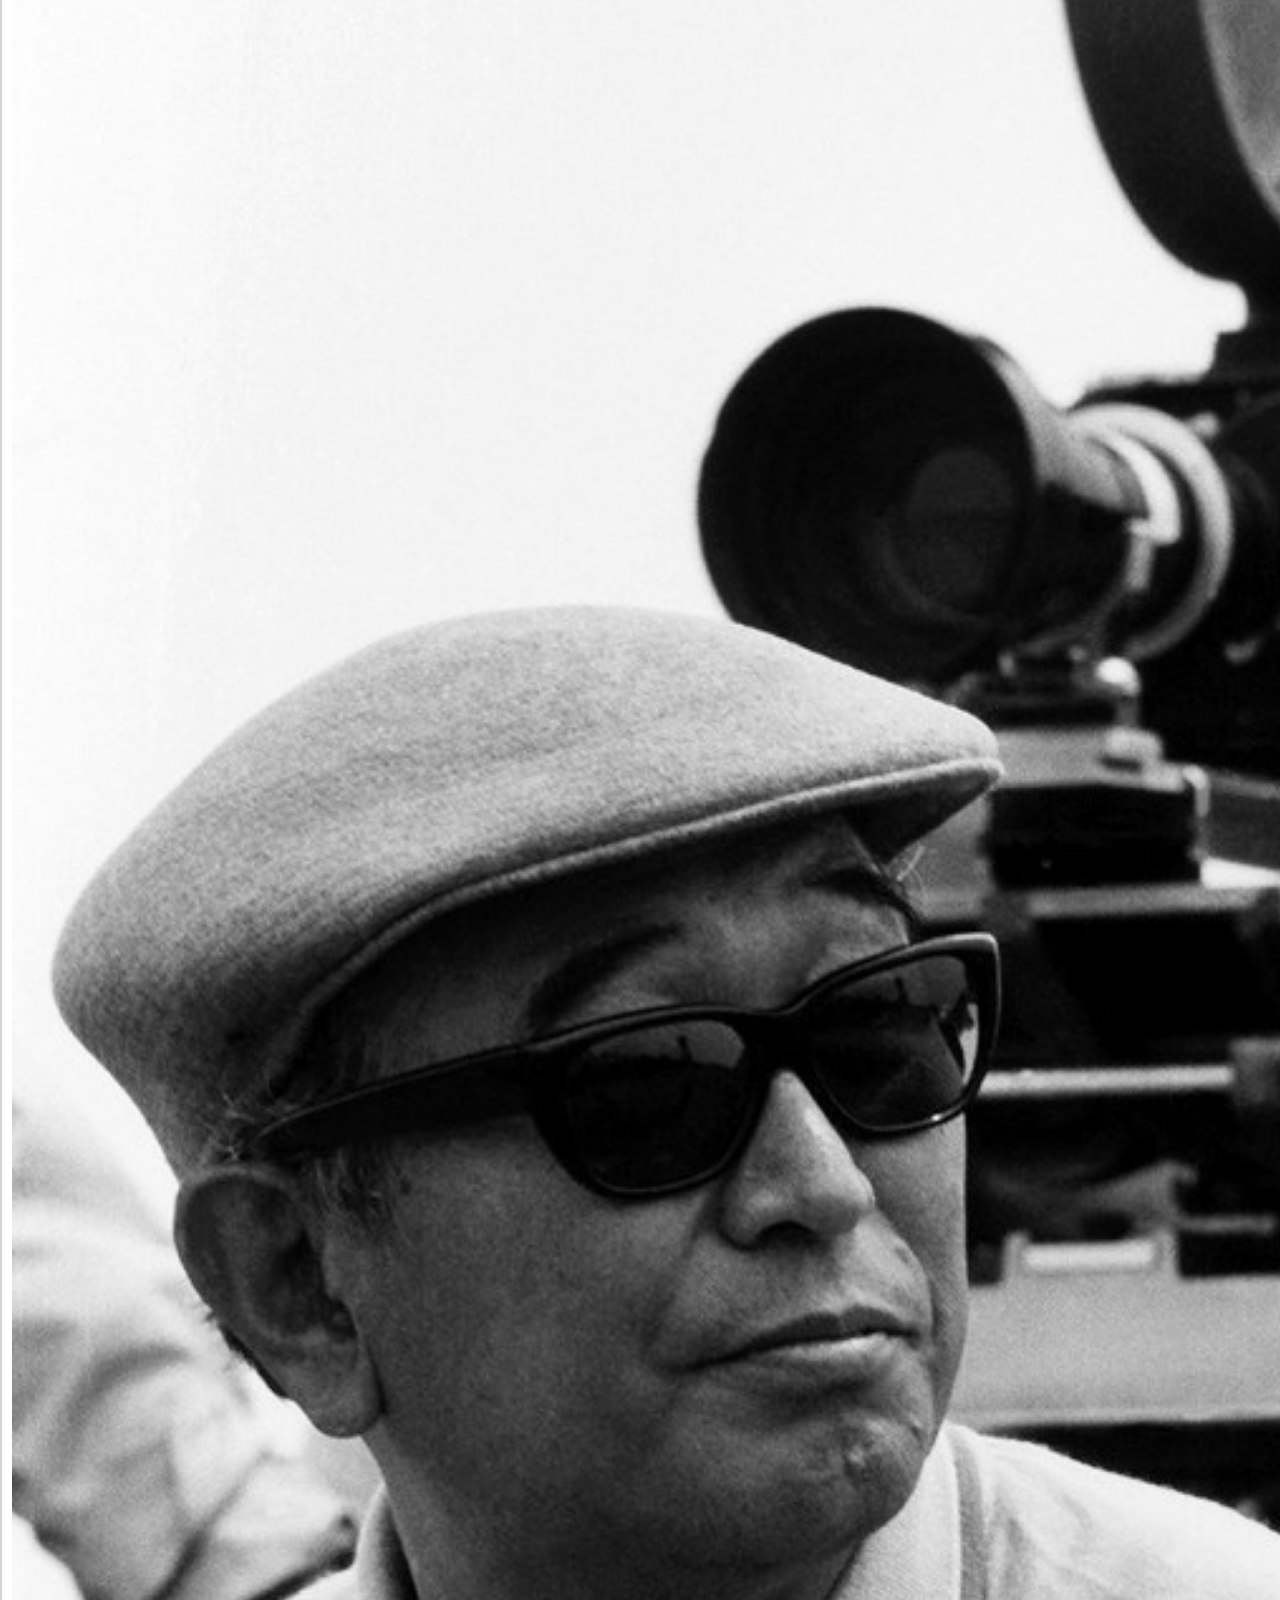
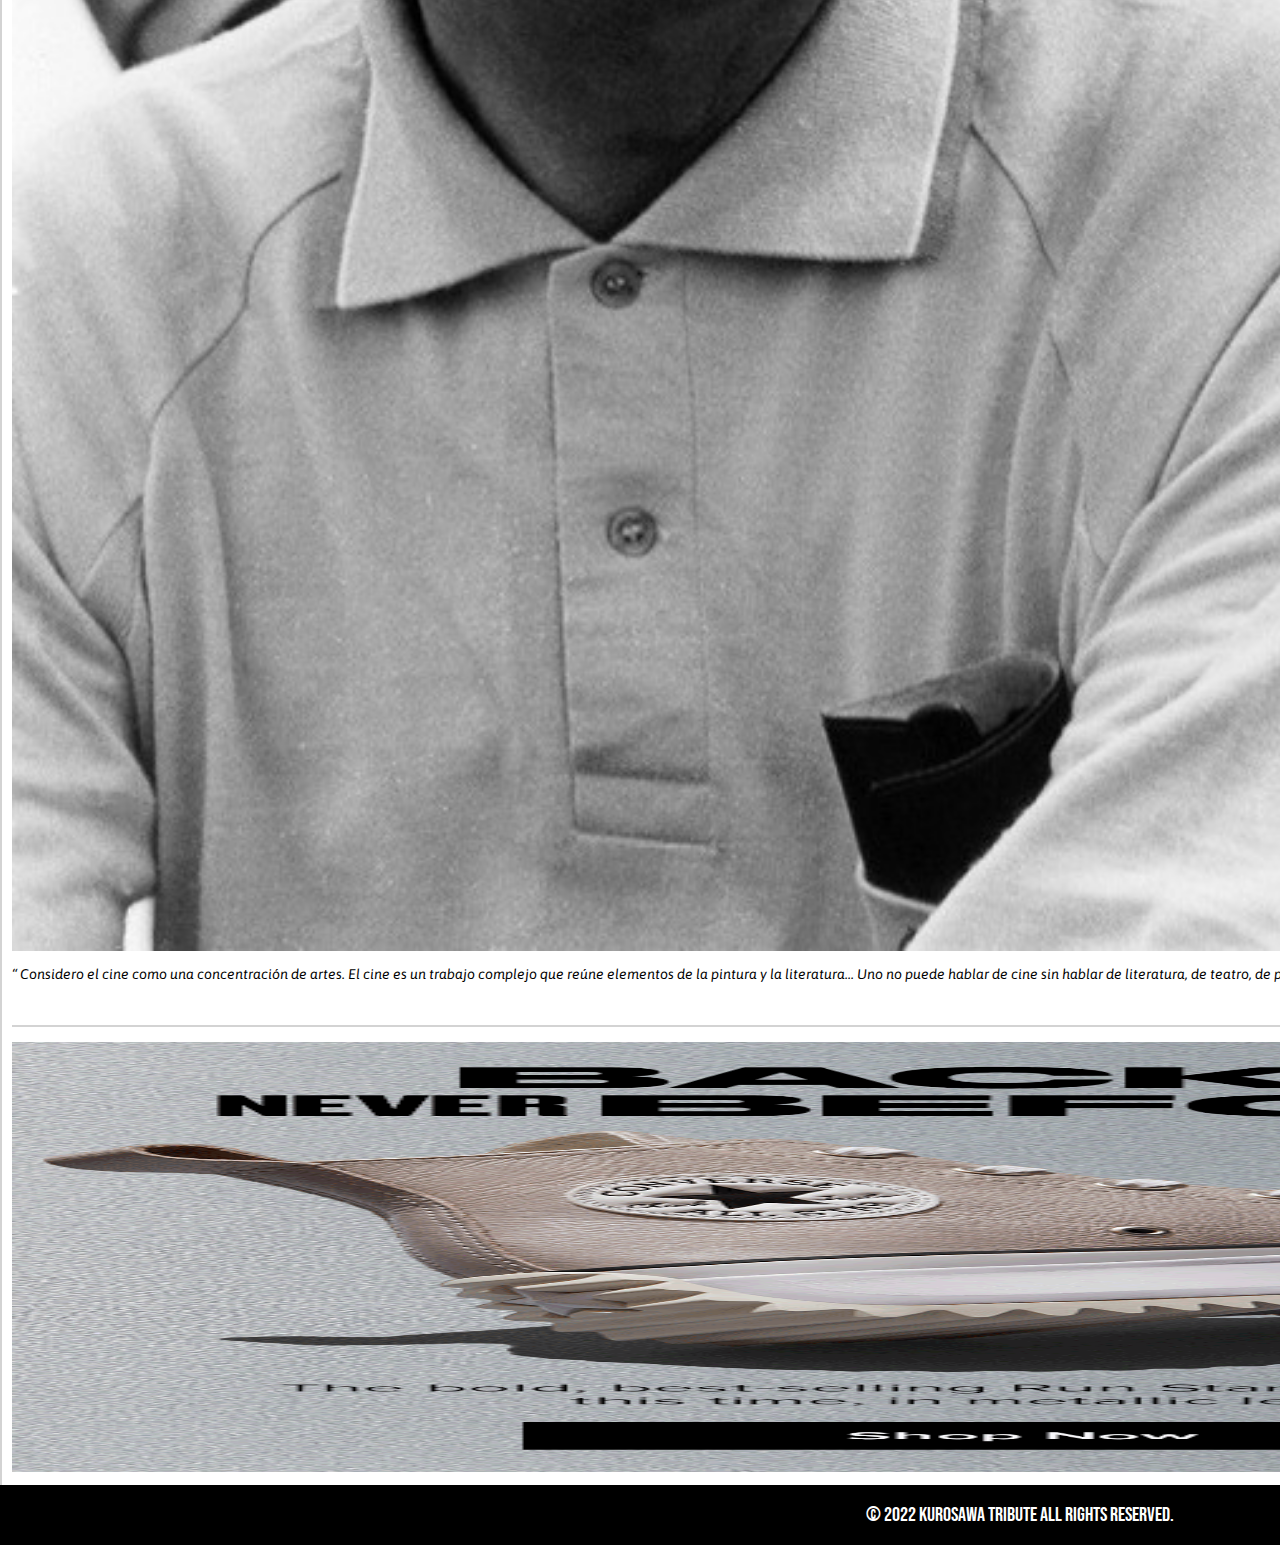
==== commit 801ca44e: "Se ajusta texto de index con negrita." ====
--- a/index.html
+++ b/index.html
@@ -57,20 +57,20 @@
                 <h2 class="subtituloSection">Bienvenido al sitio tributo de Akira Kurosawa.</h2>
                 <article class="biografia">
                     <p>
-                        Nacido en 1910 en Tokio, falleció en la misma ciudad en 1998. Séptimo hijo de una familia
+                        <b>Nacido en 1910 en Tokio, falleció en la misma ciudad en 1998.</b> Séptimo hijo de una familia
                         acomodada y descendiente de un antiguo linaje samurái, su infancia quedaría marcada por el gran
                         terremoto de Kanto en 1923. Junto con su hermano Heigo, cuatro años mayor, recorrió las calles
                         llenas de muertos (fallecieron cerca de 100.000 personas). Cuentan que fue precisamente su
                         hermano, estrella académica que se suicidaría con 24 años, el que no le dejó apartar su vista de
-                        los cadáveres. Comenzaría a trabajar en el gran estudio Tōhō como ayudante de dirección de
-                        Kajiro Yamamoto en 1938 y en 1943 estrenaría su primera película, "La leyenda del gran yudo".
+                        los cadáveres. <b>Comenzaría a trabajar en el gran estudio Tōhō como ayudante de dirección de
+                        Kajiro Yamamoto en 1938 y en 1943 estrenaría su primera película, "La leyenda del granyudo".</b>
                         Perfeccionista hasta el extremo, tras el fracaso de su primer largometraje en color, "Dodes
                         Ka-Den", la noche del 22 de diciembre de 1971, Akira Kurosawa intentó suicidarse con 6 cortes en
                         su garganta y ocho en las muñecas. Solo el rápido auxilió de su familia impidió que muriese un
-                        cineasta que viviría otra época dorada al final de su carrera, cosechando éxitos con películas
+                        cineasta que viviría otra época dorada al final de su carrera, <b>cosechando éxitos con películas
                         tan monumentales como "Ran" o "Kagemusha, la sombra del guerrero", financiadas con la ayuda de
                         Spielberg, Coppola o Lucas. Ocho años antes de su muerte, recibiría el Oscar Honorífico de sus
-                        manos.
+                        manos.</b>
                     </p>
                     <div id="carouselExampleControls" class="carousel slide" data-bs-ride="carousel">
                         <div class="carousel-inner">
@@ -78,13 +78,16 @@
                                 <img src="images/carousel_01.jpg" class="d-block w-100" alt="Fotograma de película Ran">
                             </div>
                             <div class="carousel-item">
-                                <img src="images/carousel_02.jpg" class="d-block w-100" alt="Fotograma de película Rashomon">
+                                <img src="images/carousel_02.jpg" class="d-block w-100"
+                                    alt="Fotograma de película Rashomon">
                             </div>
                             <div class="carousel-item">
-                                <img src="images/carousel_03.jpg" class="d-block w-100" alt="Fotograma de película Seven Samurai">
+                                <img src="images/carousel_03.jpg" class="d-block w-100"
+                                    alt="Fotograma de película Seven Samurai">
                             </div>
-                            <div class="carousel-item">                                
-                                <img src="images/carousel_04.jpg" class="d-block w-100" alt="Fotograma de película Dersu Uzala">
+                            <div class="carousel-item">
+                                <img src="images/carousel_04.jpg" class="d-block w-100"
+                                    alt="Fotograma de película Dersu Uzala">
                             </div>
                             <div class="carousel-item">
                                 <img src="images/carousel_05.jpg" class="d-block w-100" alt="Fotograma de película Ran">
--- a/css/styles.css
+++ b/css/styles.css
@@ -220,10 +220,10 @@
 }
 
 .card {
-  width: 50% !important;
-  margin-right: auto !important;
-  margin-left: auto !important;
-  font-size: 12px !important;
+  width: 50%;
+  margin-right: auto;
+  margin-left: auto;
+  font-size: 12px;
 }
 
 .sectionPrincipal article {
